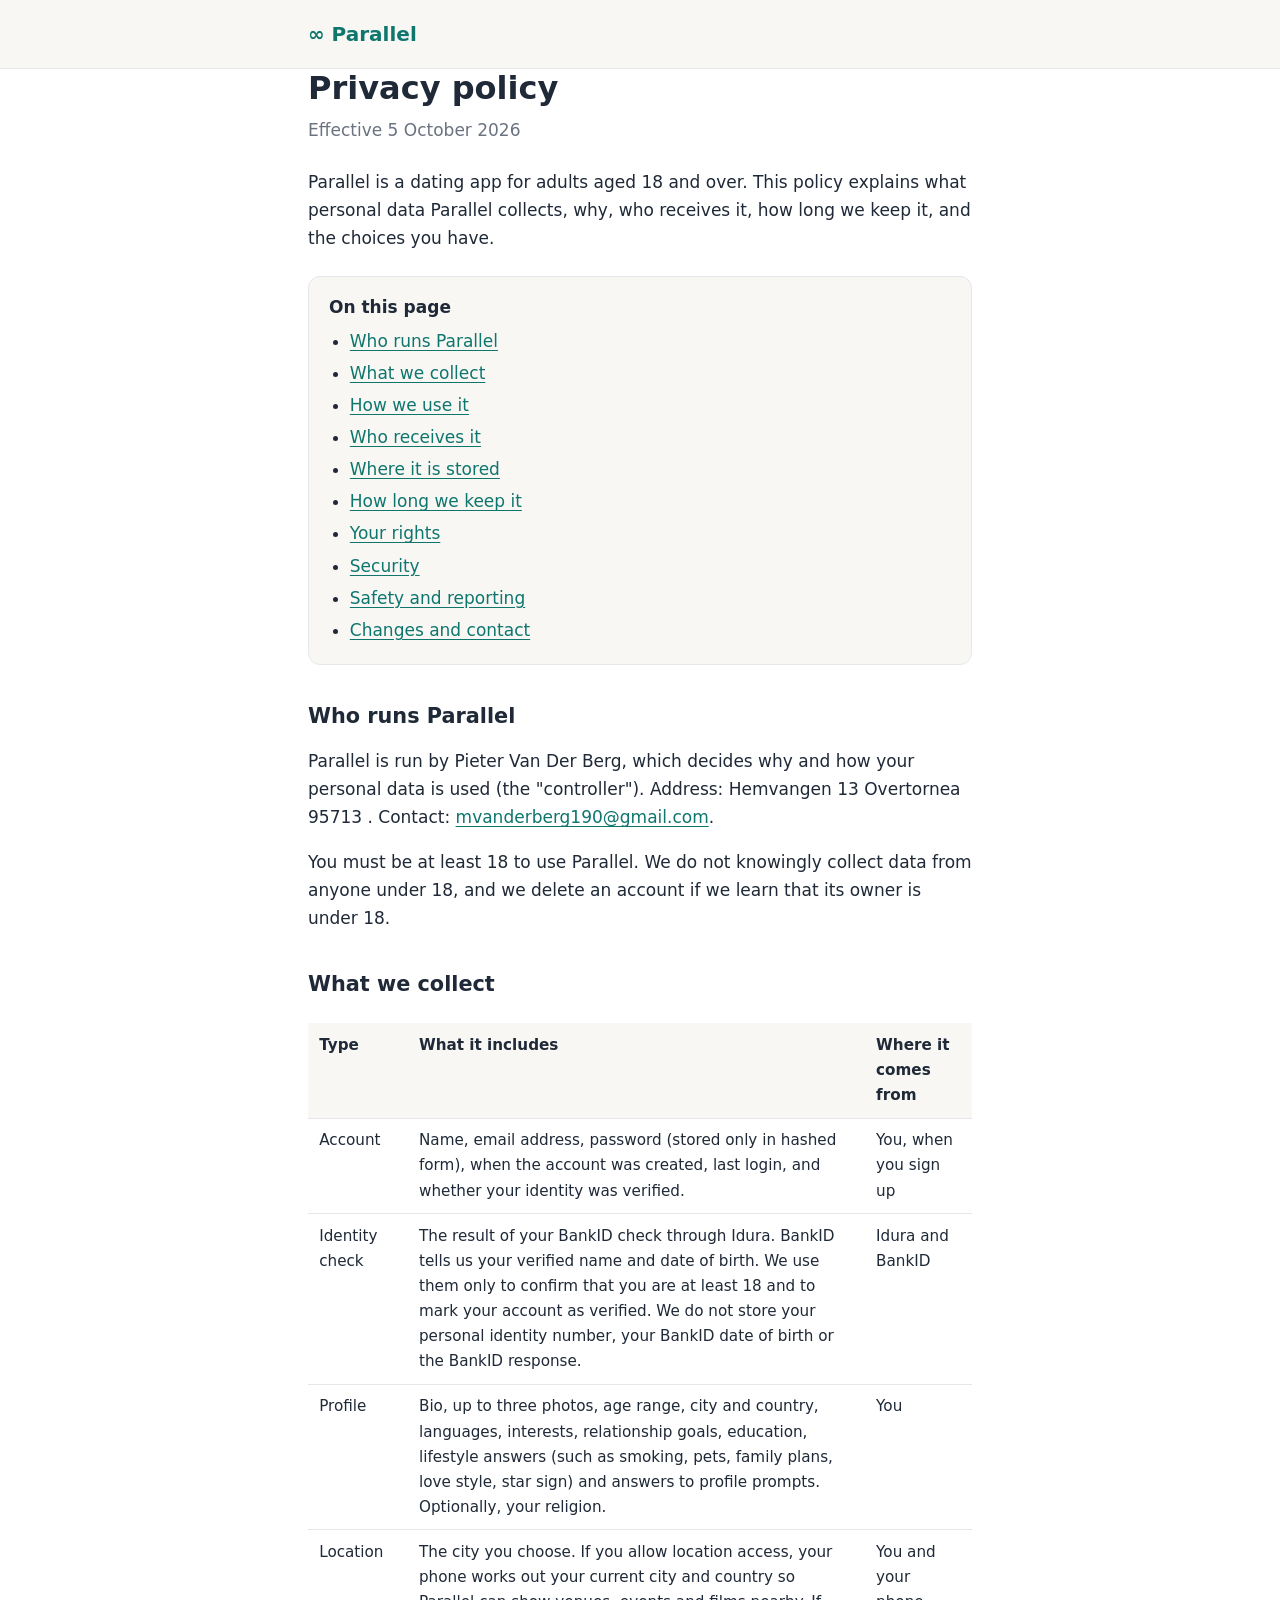
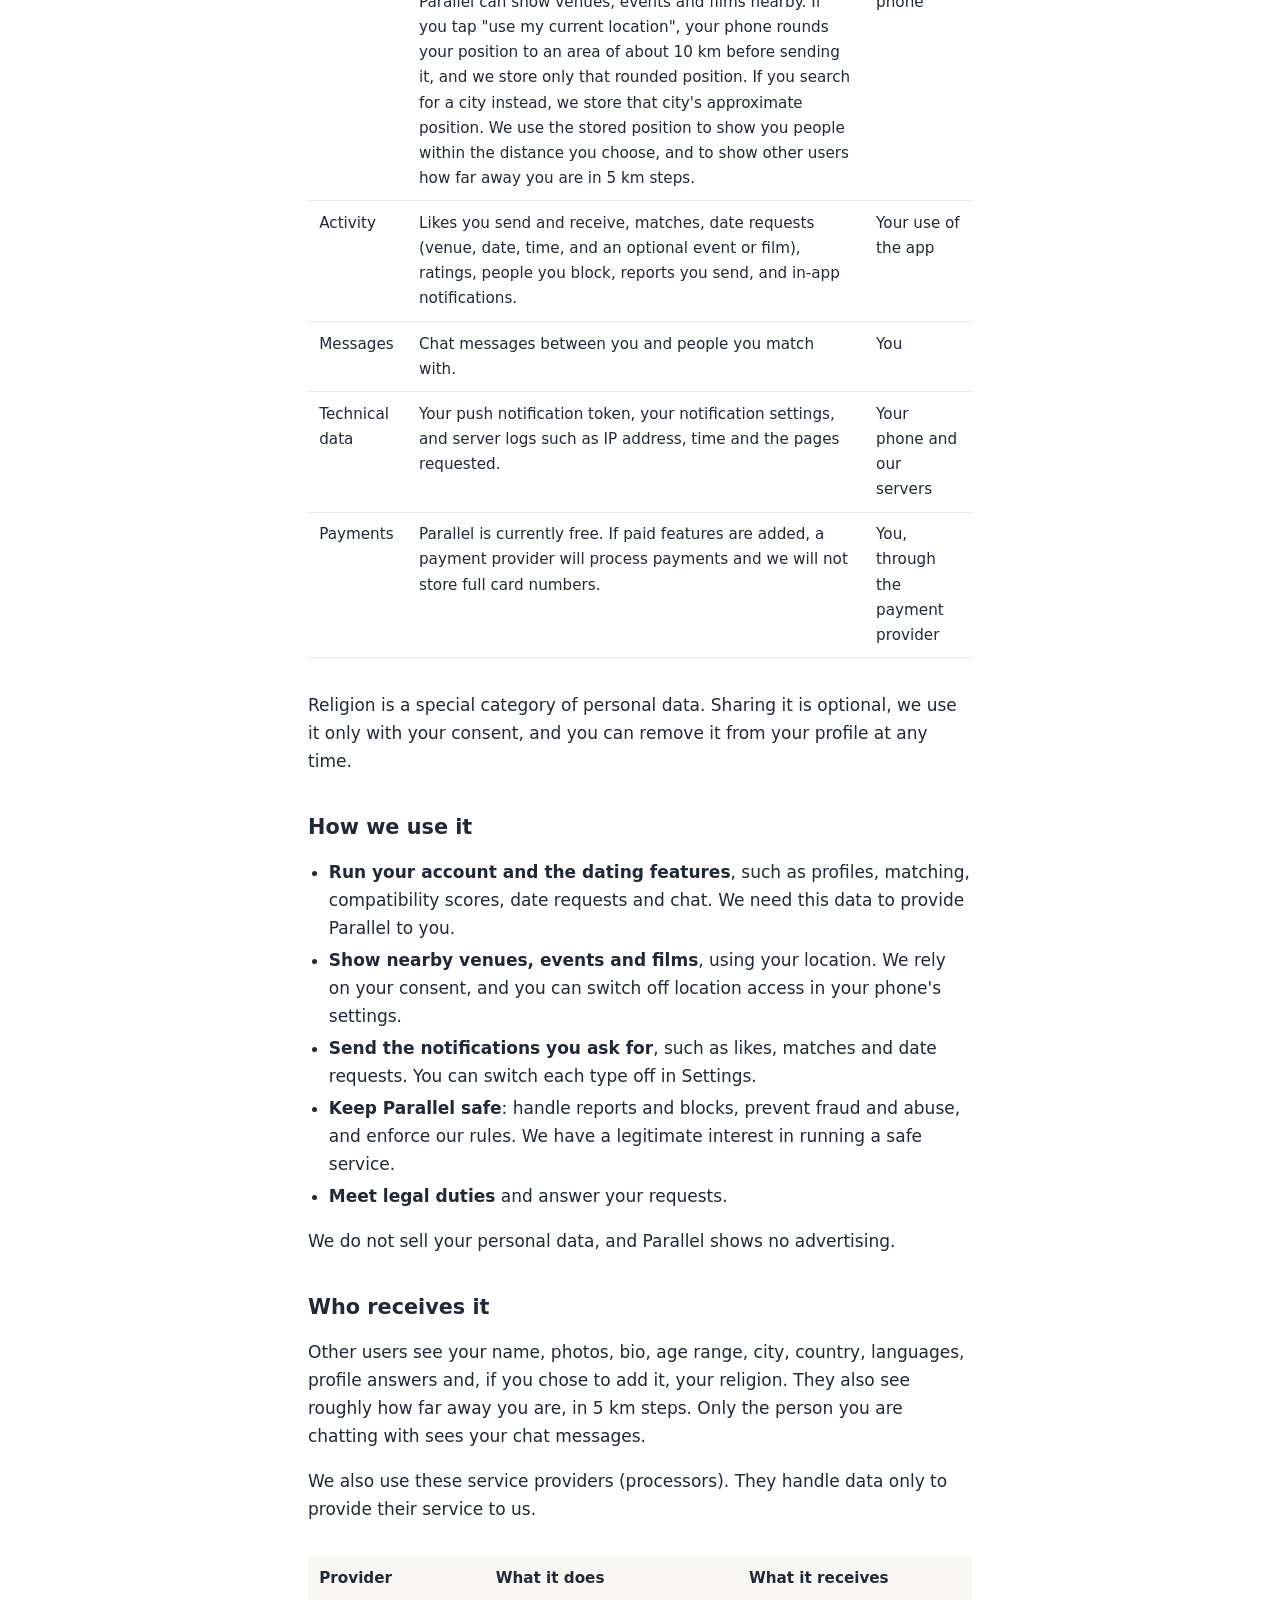
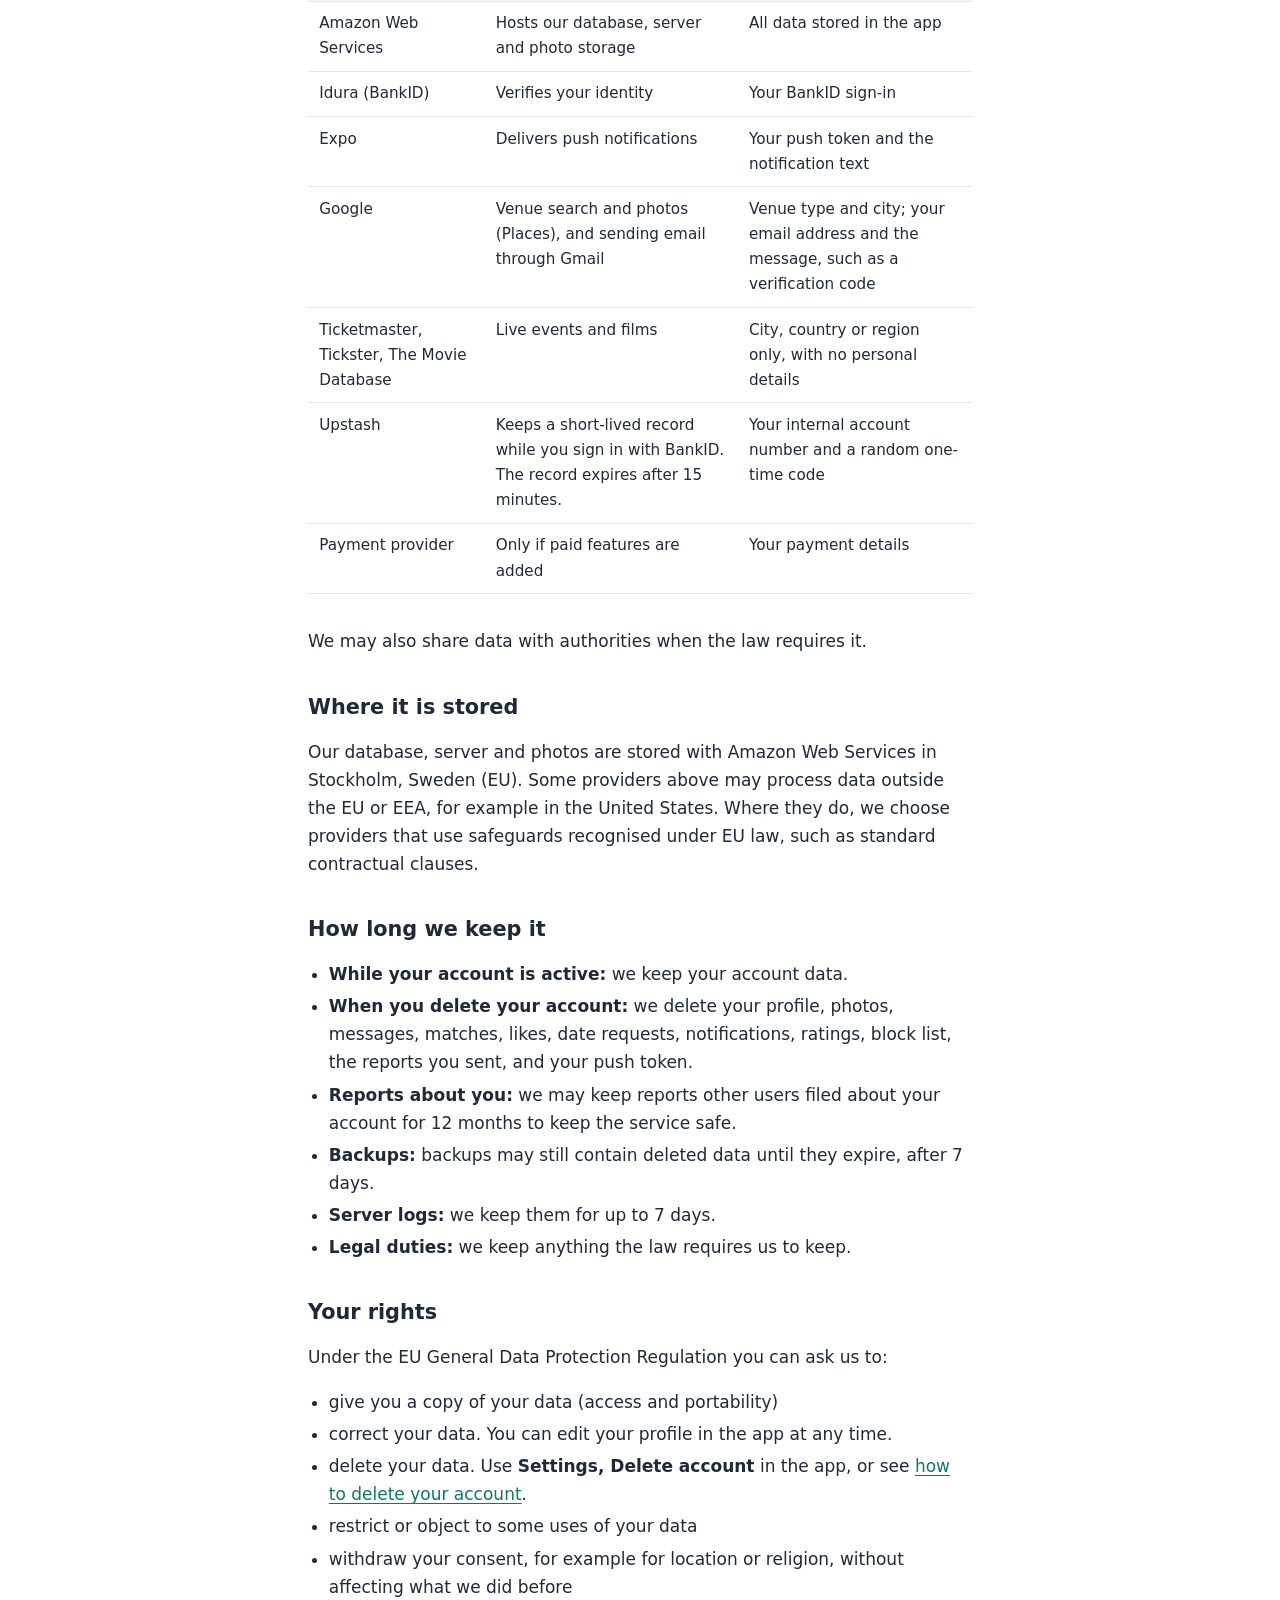
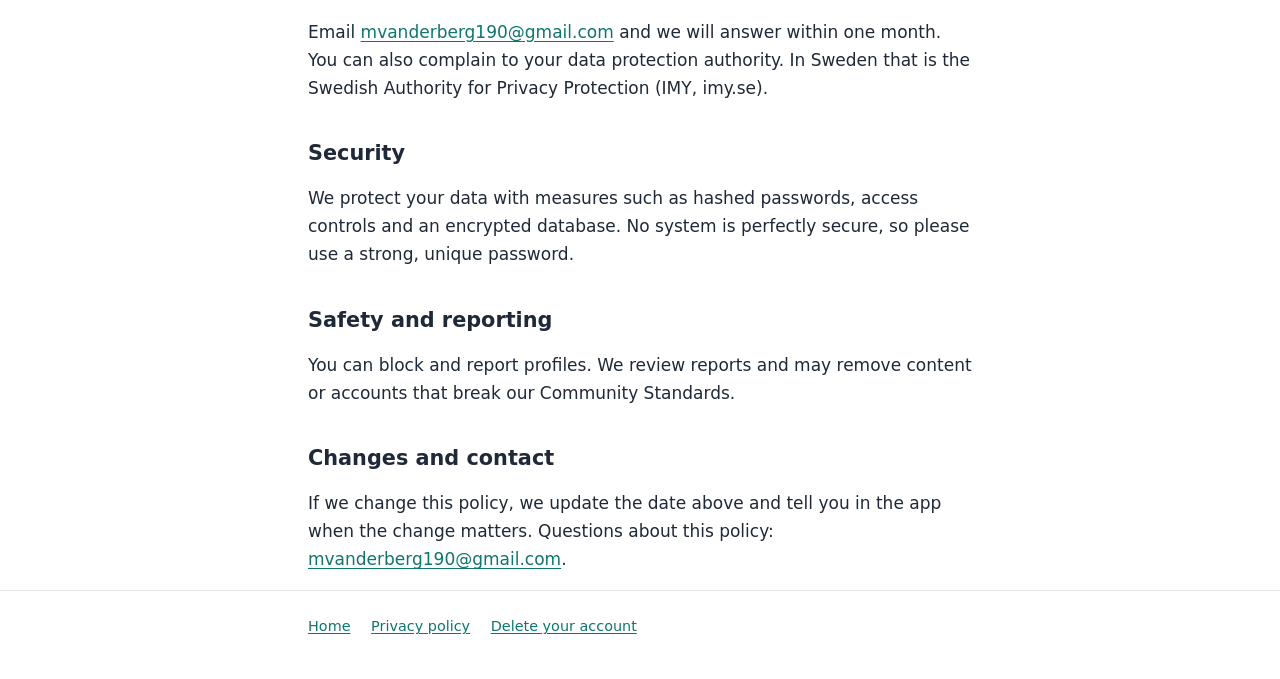
==== privacy.html @ 1788ba87 "Privacy policy and account deletion pages for Parallel" ====
<!doctype html>
<html lang="en">
<head>
  <meta charset="utf-8">
  <meta name="viewport" content="width=device-width, initial-scale=1">
  <title>Privacy policy - Parallel</title>
  <meta name="description" content="How the Parallel dating app collects, uses and protects your personal data.">
  <link rel="stylesheet" href="style.css">
</head>
<body>
  <header>
    <div class="wrap"><a class="brand" href="index.html">&infin; Parallel</a></div>
  </header>

  <main class="wrap">

    <h1>Privacy policy</h1>
    <p class="meta">Effective 5 October 2026</p>

    <p>Parallel is a dating app for adults aged 18 and over. This policy explains what personal data Parallel collects, why, who receives it, how long we keep it, and the choices you have.</p>

    <nav class="toc" aria-label="On this page">
      <p>On this page</p>
      <ul>
        <li><a href="#who">Who runs Parallel</a></li>
        <li><a href="#collect">What we collect</a></li>
        <li><a href="#use">How we use it</a></li>
        <li><a href="#share">Who receives it</a></li>
        <li><a href="#where">Where it is stored</a></li>
        <li><a href="#keep">How long we keep it</a></li>
        <li><a href="#rights">Your rights</a></li>
        <li><a href="#security">Security</a></li>
        <li><a href="#safety">Safety and reporting</a></li>
        <li><a href="#changes">Changes and contact</a></li>
      </ul>
    </nav>

    <h2 id="who">Who runs Parallel</h2>
    <p>Parallel is run by Pieter Van Der Berg, which decides why and how your personal data is used (the "controller"). Address: Hemvangen 13 Overtornea 95713 . Contact: <a href="mailto:mvanderberg190@gmail.com">mvanderberg190@gmail.com</a>.</p>
    <p>You must be at least 18 to use Parallel. We do not knowingly collect data from anyone under 18, and we delete an account if we learn that its owner is under 18.</p>

    <h2 id="collect">What we collect</h2>
    <div class="table-scroll">
      <table>
        <thead>
          <tr><th>Type</th><th>What it includes</th><th>Where it comes from</th></tr>
        </thead>
        <tbody>
          <tr><td>Account</td><td>Name, email address, password (stored only in hashed form), when the account was created, last login, and whether your identity was verified.</td><td>You, when you sign up</td></tr>
          <tr><td>Identity check</td><td>The result of your BankID check through Idura. BankID tells us your verified name and date of birth. We use them only to confirm that you are at least 18 and to mark your account as verified. We do not store your personal identity number, your BankID date of birth or the BankID response.</td><td>Idura and BankID</td></tr>
          <tr><td>Profile</td><td>Bio, up to three photos, age range, city and country, languages, interests, relationship goals, education, lifestyle answers (such as smoking, pets, family plans, love style, star sign) and answers to profile prompts. Optionally, your religion.</td><td>You</td></tr>
          <tr><td>Location</td><td>The city you choose. If you allow location access, your phone works out your current city and country so Parallel can show venues, events and films nearby. If you tap "use my current location", your phone rounds your position to an area of about 10 km before sending it, and we store only that rounded position. If you search for a city instead, we store that city's approximate position. We use the stored position to show you people within the distance you choose, and to show other users how far away you are in 5 km steps.</td><td>You and your phone</td></tr>
          <tr><td>Activity</td><td>Likes you send and receive, matches, date requests (venue, date, time, and an optional event or film), ratings, people you block, reports you send, and in-app notifications.</td><td>Your use of the app</td></tr>
          <tr><td>Messages</td><td>Chat messages between you and people you match with.</td><td>You</td></tr>
          <tr><td>Technical data</td><td>Your push notification token, your notification settings, and server logs such as IP address, time and the pages requested.</td><td>Your phone and our servers</td></tr>
          <tr><td>Payments</td><td>Parallel is currently free. If paid features are added, a payment provider will process payments and we will not store full card numbers.</td><td>You, through the payment provider</td></tr>
        </tbody>
      </table>
    </div>
    <p>Religion is a special category of personal data. Sharing it is optional, we use it only with your consent, and you can remove it from your profile at any time.</p>

    <h2 id="use">How we use it</h2>
    <ul>
      <li><strong>Run your account and the dating features</strong>, such as profiles, matching, compatibility scores, date requests and chat. We need this data to provide Parallel to you.</li>
      <li><strong>Show nearby venues, events and films</strong>, using your location. We rely on your consent, and you can switch off location access in your phone's settings.</li>
      <li><strong>Send the notifications you ask for</strong>, such as likes, matches and date requests. You can switch each type off in Settings.</li>
      
      <li><strong>Keep Parallel safe</strong>: handle reports and blocks, prevent fraud and abuse, and enforce our rules. We have a legitimate interest in running a safe service.</li>
      <li><strong>Meet legal duties</strong> and answer your requests.</li>
    </ul>
    <p>We do not sell your personal data, and Parallel shows no advertising.</p>

    <h2 id="share">Who receives it</h2>
    <p>Other users see your name, photos, bio, age range, city, country, languages, profile answers and, if you chose to add it, your religion. They also see roughly how far away you are, in 5 km steps. Only the person you are chatting with sees your chat messages.</p>
    <p>We also use these service providers (processors). They handle data only to provide their service to us.</p>
    <div class="table-scroll">
      <table>
        <thead>
          <tr><th>Provider</th><th>What it does</th><th>What it receives</th></tr>
        </thead>
        <tbody>
          <tr><td>Amazon Web Services</td><td>Hosts our database, server and photo storage</td><td>All data stored in the app</td></tr>
          <tr><td>Idura (BankID)</td><td>Verifies your identity</td><td>Your BankID sign-in</td></tr>
          <tr><td>Expo</td><td>Delivers push notifications</td><td>Your push token and the notification text</td></tr>
          <tr><td>Google</td><td>Venue search and photos (Places), and sending email through Gmail</td><td>Venue type and city; your email address and the message, such as a verification code</td></tr>
          <tr><td>Ticketmaster, Tickster, The Movie Database</td><td>Live events and films</td><td>City, country or region only, with no personal details</td></tr>
          <tr><td>Upstash</td><td>Keeps a short-lived record while you sign in with BankID. The record expires after 15 minutes.</td><td>Your internal account number and a random one-time code</td></tr>
          
          <tr><td>Payment provider</td><td>Only if paid features are added</td><td>Your payment details</td></tr>
        </tbody>
      </table>
    </div>
    <p>We may also share data with authorities when the law requires it.</p>

    <h2 id="where">Where it is stored</h2>
    <p>Our database, server and photos are stored with Amazon Web Services in Stockholm, Sweden (EU). Some providers above may process data outside the EU or EEA, for example in the United States. Where they do, we choose providers that use safeguards recognised under EU law, such as standard contractual clauses.</p>

    <h2 id="keep">How long we keep it</h2>
    <ul>
      <li><strong>While your account is active:</strong> we keep your account data.</li>
      <li><strong>When you delete your account:</strong> we delete your profile, photos, messages, matches, likes, date requests, notifications, ratings, block list, the reports you sent, and your push token.</li>
      <li><strong>Reports about you:</strong> we may keep reports other users filed about your account for 12 months to keep the service safe.</li>
      <li><strong>Backups:</strong> backups may still contain deleted data until they expire, after 7 days.</li>
      <li><strong>Server logs:</strong> we keep them for up to 7 days.</li>
      <li><strong>Legal duties:</strong> we keep anything the law requires us to keep.</li>
    </ul>

    <h2 id="rights">Your rights</h2>
    <p>Under the EU General Data Protection Regulation you can ask us to:</p>
    <ul>
      <li>give you a copy of your data (access and portability)</li>
      <li>correct your data. You can edit your profile in the app at any time.</li>
      <li>delete your data. Use <strong>Settings, Delete account</strong> in the app, or see <a href="delete-account.html">how to delete your account</a>.</li>
      <li>restrict or object to some uses of your data</li>
      <li>withdraw your consent, for example for location or religion, without affecting what we did before</li>
    </ul>
    <p>Email <a href="mailto:mvanderberg190@gmail.com">mvanderberg190@gmail.com</a> and we will answer within one month. You can also complain to your data protection authority. In Sweden that is the Swedish Authority for Privacy Protection (IMY, imy.se).</p>

    <h2 id="security">Security</h2>
    <p>We protect your data with measures such as hashed passwords, access controls and an encrypted database. No system is perfectly secure, so please use a strong, unique password.</p>

    <h2 id="safety">Safety and reporting</h2>
    <p>You can block and report profiles. We review reports and may remove content or accounts that break our Community Standards.</p>

    <h2 id="changes">Changes and contact</h2>
    <p>If we change this policy, we update the date above and tell you in the app when the change matters. Questions about this policy: <a href="mailto:mvanderberg190@gmail.com">mvanderberg190@gmail.com</a>.</p>
  </main>

  <footer>
    <div class="wrap">
      <a href="index.html">Home</a>
      <a href="privacy.html">Privacy policy</a>
      <a href="delete-account.html">Delete your account</a>
    </div>
  </footer>
</body>
</html>
---- style.css ----
:root {
  --ink: #1f2937;
  --muted: #6b7280;
  --line: #e5e7eb;
  --accent: #0f766e;
  --accent-dark: #0b5f58;
  --paper: #ffffff;
  --wash: #f8f7f4;
  --flag: #fef3c7;
  --flag-line: #f59e0b;
}

* { box-sizing: border-box; }

html { -webkit-text-size-adjust: 100%; }

@media (prefers-reduced-motion: no-preference) {
  html { scroll-behavior: smooth; }
}

body {
  margin: 0;
  background: var(--paper);
  color: var(--ink);
  font: 17px/1.65 system-ui, -apple-system, "Segoe UI", Roboto, "Helvetica Neue", Arial, sans-serif;
}

.wrap {
  max-width: 44rem;
  margin: 0 auto;
  padding: 0 1.25rem;
}

header {
  background: var(--wash);
  border-bottom: 1px solid var(--line);
}

.brand {
  display: inline-block;
  padding: 1.1rem 0;
  font-size: 1.25rem;
  font-weight: 700;
  color: var(--accent);
  text-decoration: none;
}

main { padding: 2rem 0 3rem; }

h1 { font-size: 2rem; line-height: 1.2; margin: 0 0 0.5rem; }
h2 { font-size: 1.3rem; line-height: 1.3; margin: 2.4rem 0 0.6rem; }
h3 { font-size: 1.05rem; margin: 1.6rem 0 0.4rem; }

p, li { max-width: 68ch; }
ul, ol { padding-left: 1.3rem; }
li { margin: 0.25rem 0; }

a { color: var(--accent); text-underline-offset: 0.15em; }

a:focus-visible,
.btn:focus-visible {
  outline: 3px solid var(--accent);
  outline-offset: 2px;
  border-radius: 0.25rem;
}

.meta { color: var(--muted); margin: 0 0 1.5rem; }

nav.toc {
  border: 1px solid var(--line);
  border-radius: 0.75rem;
  background: var(--wash);
  padding: 1rem 1.25rem;
  margin: 1.5rem 0;
}

nav.toc p { margin: 0; font-weight: 600; }
nav.toc ul { margin: 0.4rem 0 0; }

.table-scroll { overflow-x: auto; }

table {
  width: 100%;
  border-collapse: collapse;
  margin: 1rem 0;
  font-size: 0.95rem;
}

th, td {
  text-align: left;
  vertical-align: top;
  padding: 0.6rem 0.7rem;
  border-bottom: 1px solid var(--line);
}

th { font-weight: 600; background: var(--wash); }

mark.todo {
  background: var(--flag);
  border-bottom: 2px solid var(--flag-line);
  border-radius: 0.2em;
  padding: 0 0.2em;
  color: var(--ink);
}

.draft {
  background: var(--flag);
  border: 1px solid var(--flag-line);
  border-radius: 0.75rem;
  padding: 0.8rem 1rem;
  margin: 1rem 0 1.5rem;
}

.btn {
  display: inline-block;
  background: var(--accent);
  color: #ffffff;
  font-weight: 600;
  text-decoration: none;
  padding: 0.7rem 1.1rem;
  border-radius: 0.6rem;
  margin: 0.25rem 0.5rem 0.25rem 0;
}

.btn:hover { background: var(--accent-dark); }

.btn.quiet {
  background: transparent;
  color: var(--accent);
  border: 1px solid var(--accent);
}

footer {
  border-top: 1px solid var(--line);
  color: var(--muted);
  font-size: 0.9rem;
  padding: 1.5rem 0 2.5rem;
}

footer a { margin-right: 1rem; }
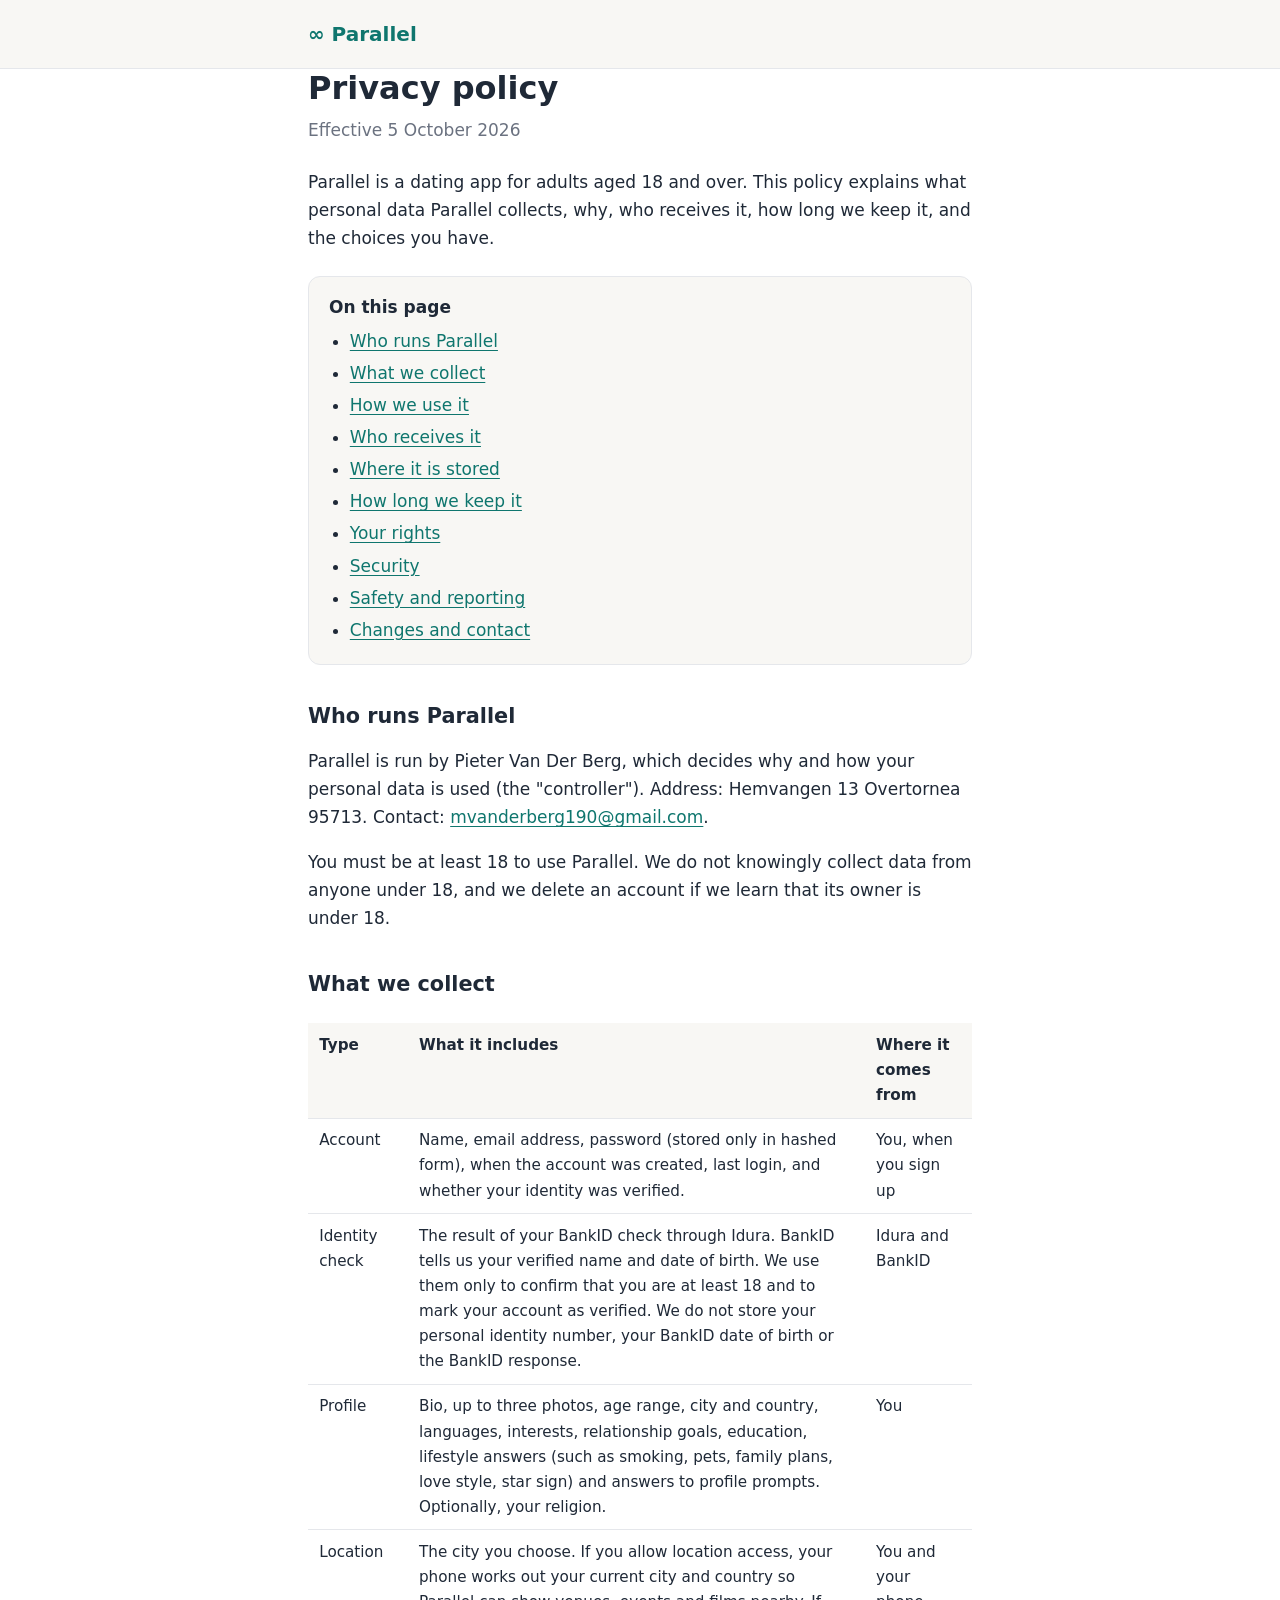
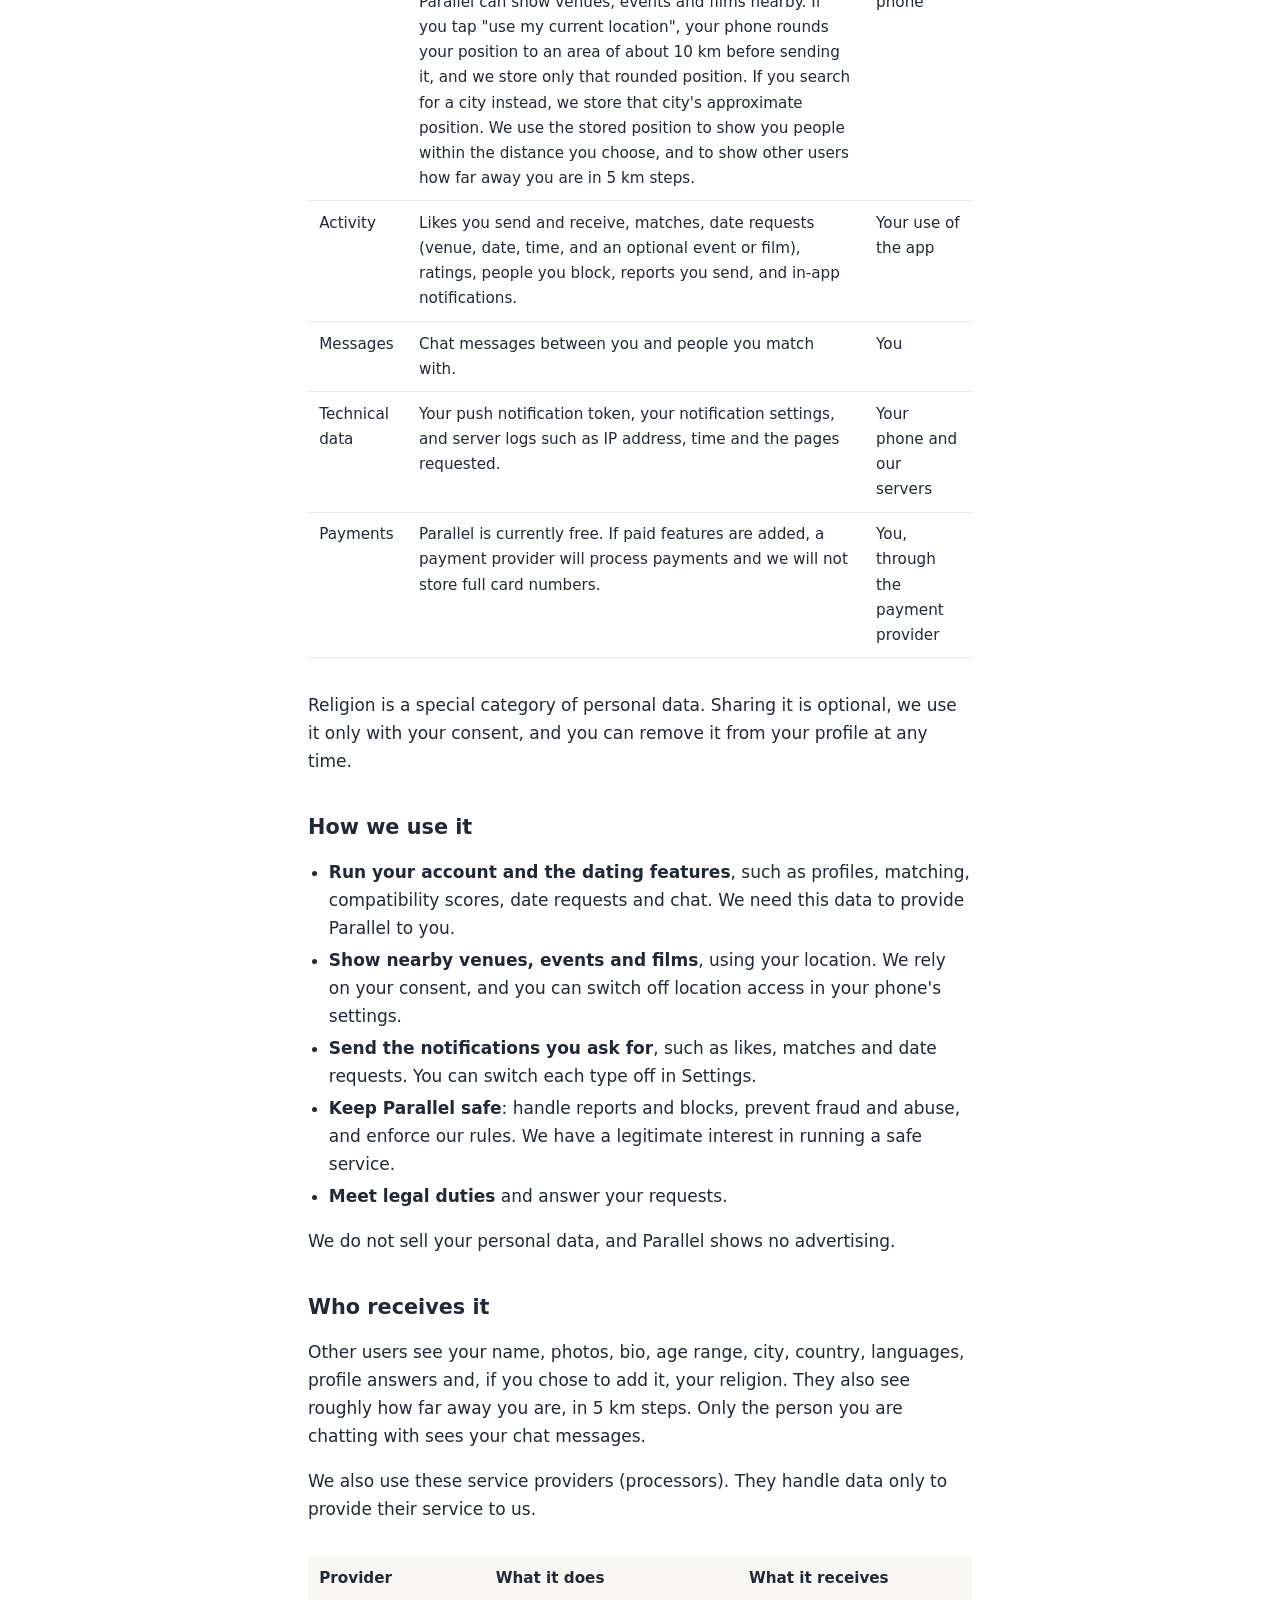
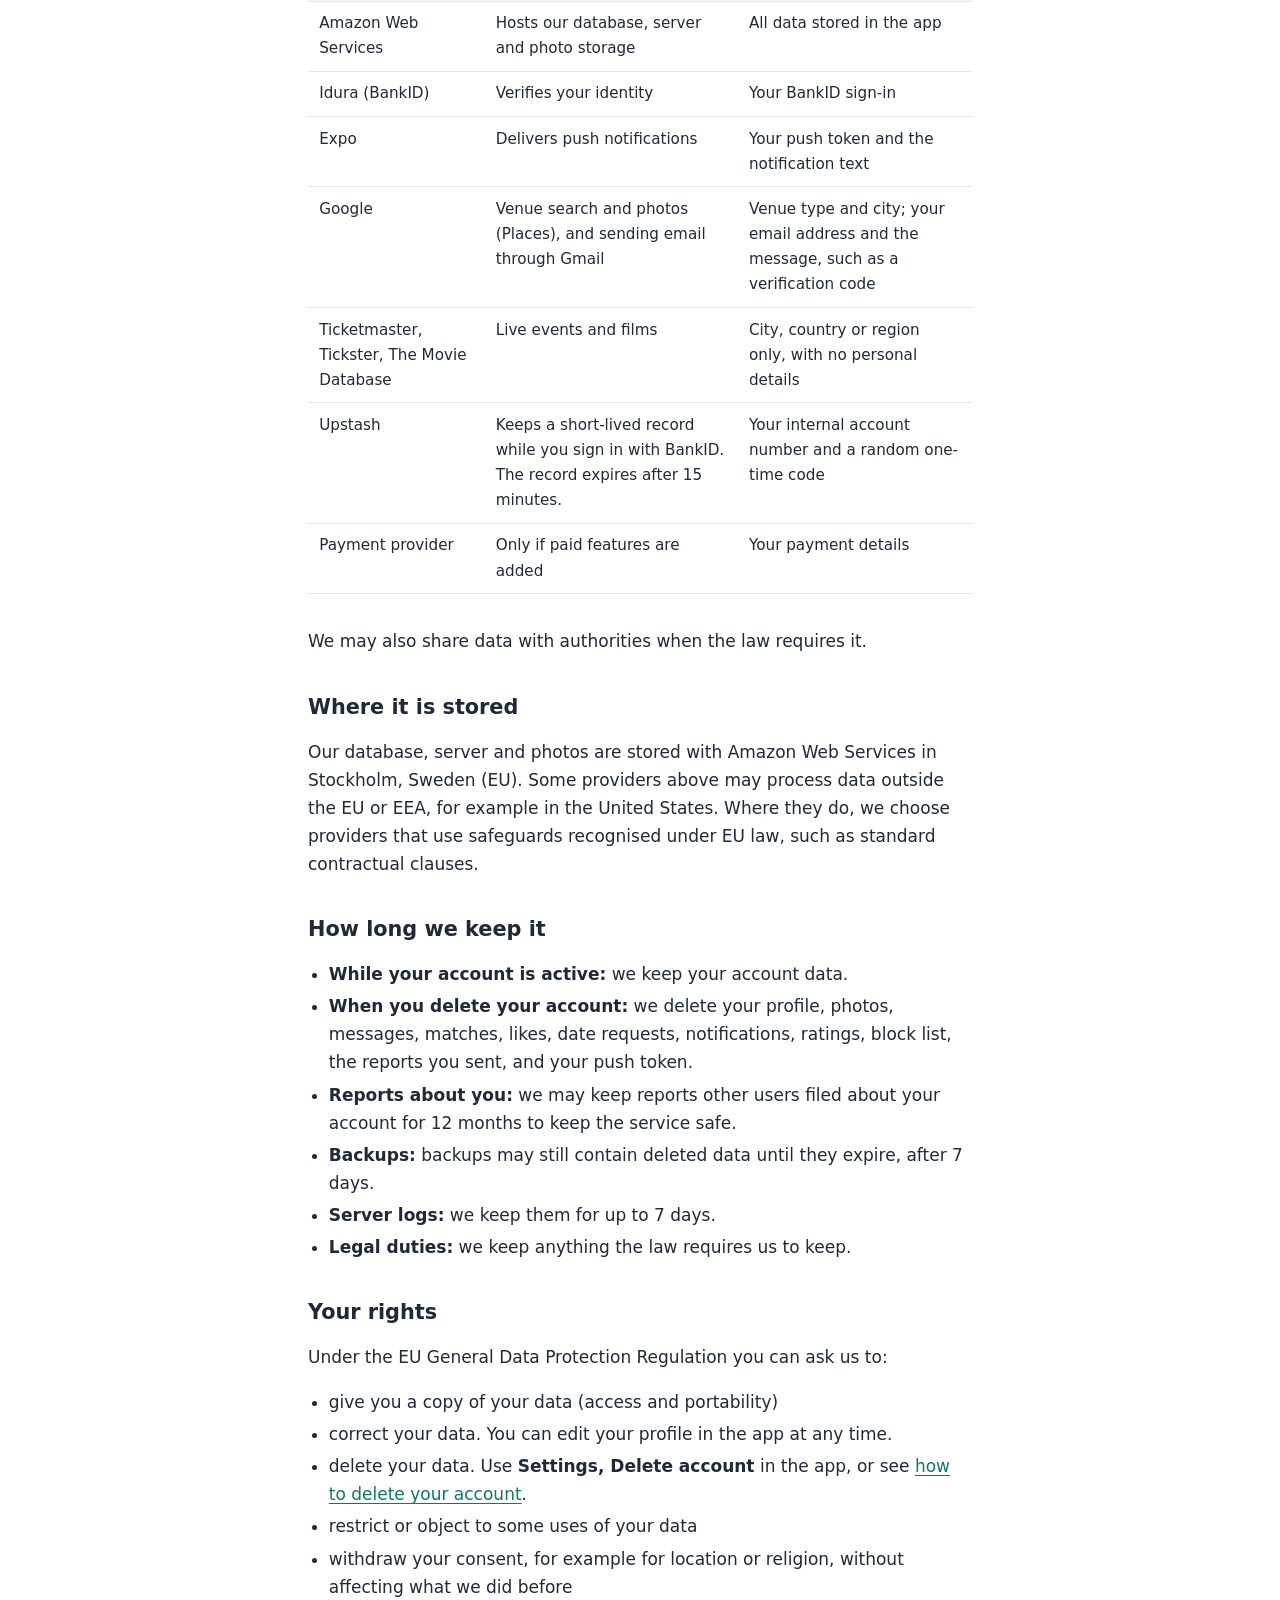
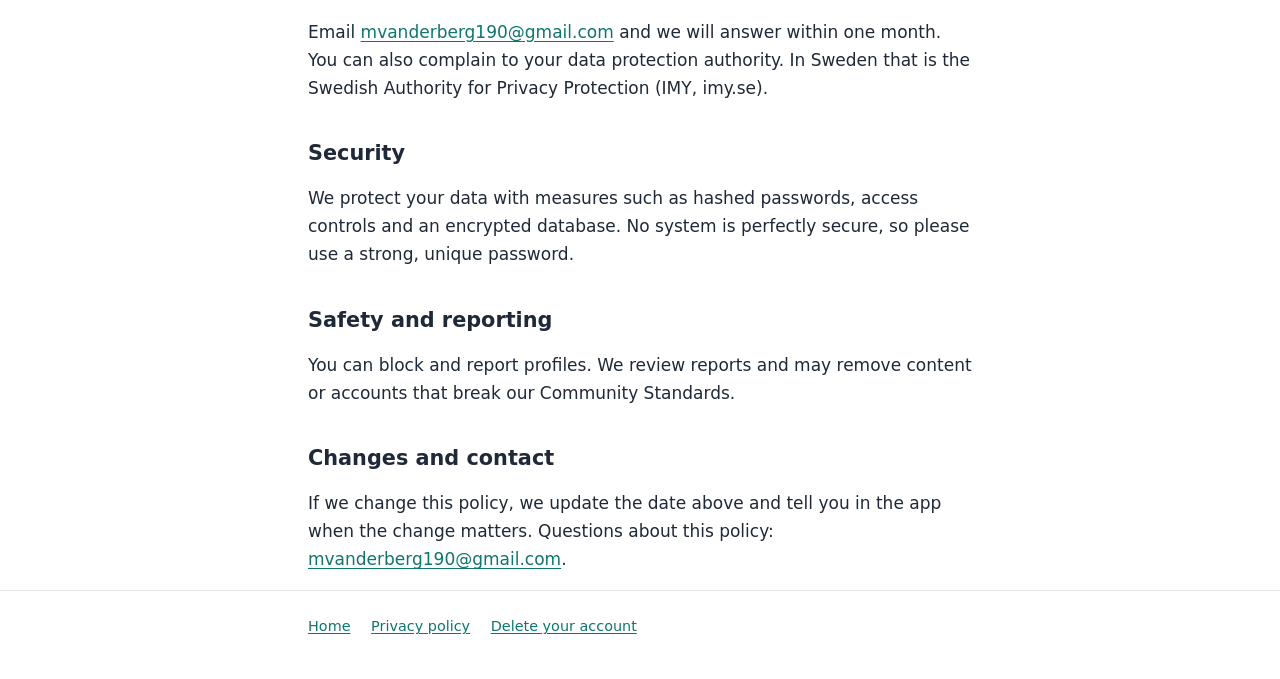
==== commit 02674025: "Fix the address line" ====
--- a/privacy.html
+++ b/privacy.html
@@ -36,7 +36,7 @@
     </nav>
 
     <h2 id="who">Who runs Parallel</h2>
-    <p>Parallel is run by Pieter Van Der Berg, which decides why and how your personal data is used (the "controller"). Address: Hemvangen 13 Overtornea 95713 . Contact: <a href="mailto:mvanderberg190@gmail.com">mvanderberg190@gmail.com</a>.</p>
+    <p>Parallel is run by Pieter Van Der Berg, which decides why and how your personal data is used (the "controller"). Address: Hemvangen 13 Overtornea 95713. Contact: <a href="mailto:mvanderberg190@gmail.com">mvanderberg190@gmail.com</a>.</p>
     <p>You must be at least 18 to use Parallel. We do not knowingly collect data from anyone under 18, and we delete an account if we learn that its owner is under 18.</p>
 
     <h2 id="collect">What we collect</h2>
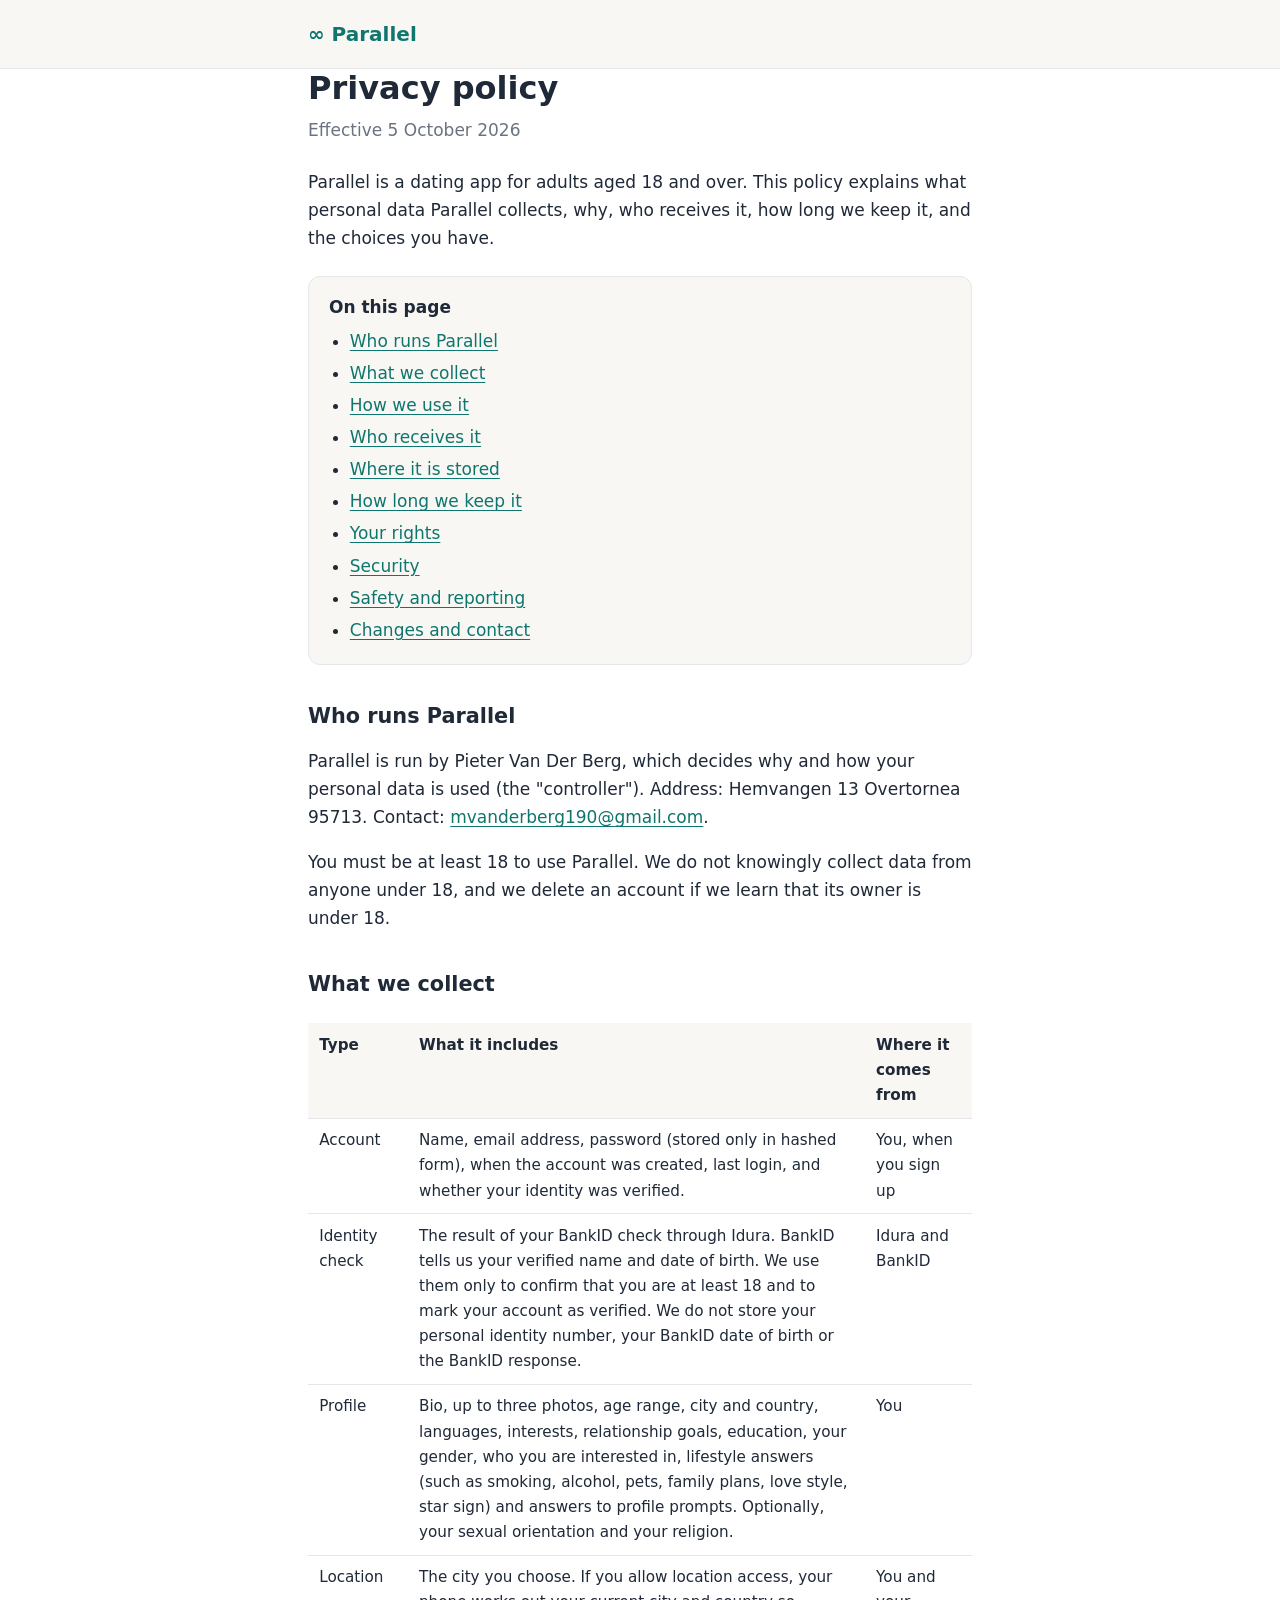
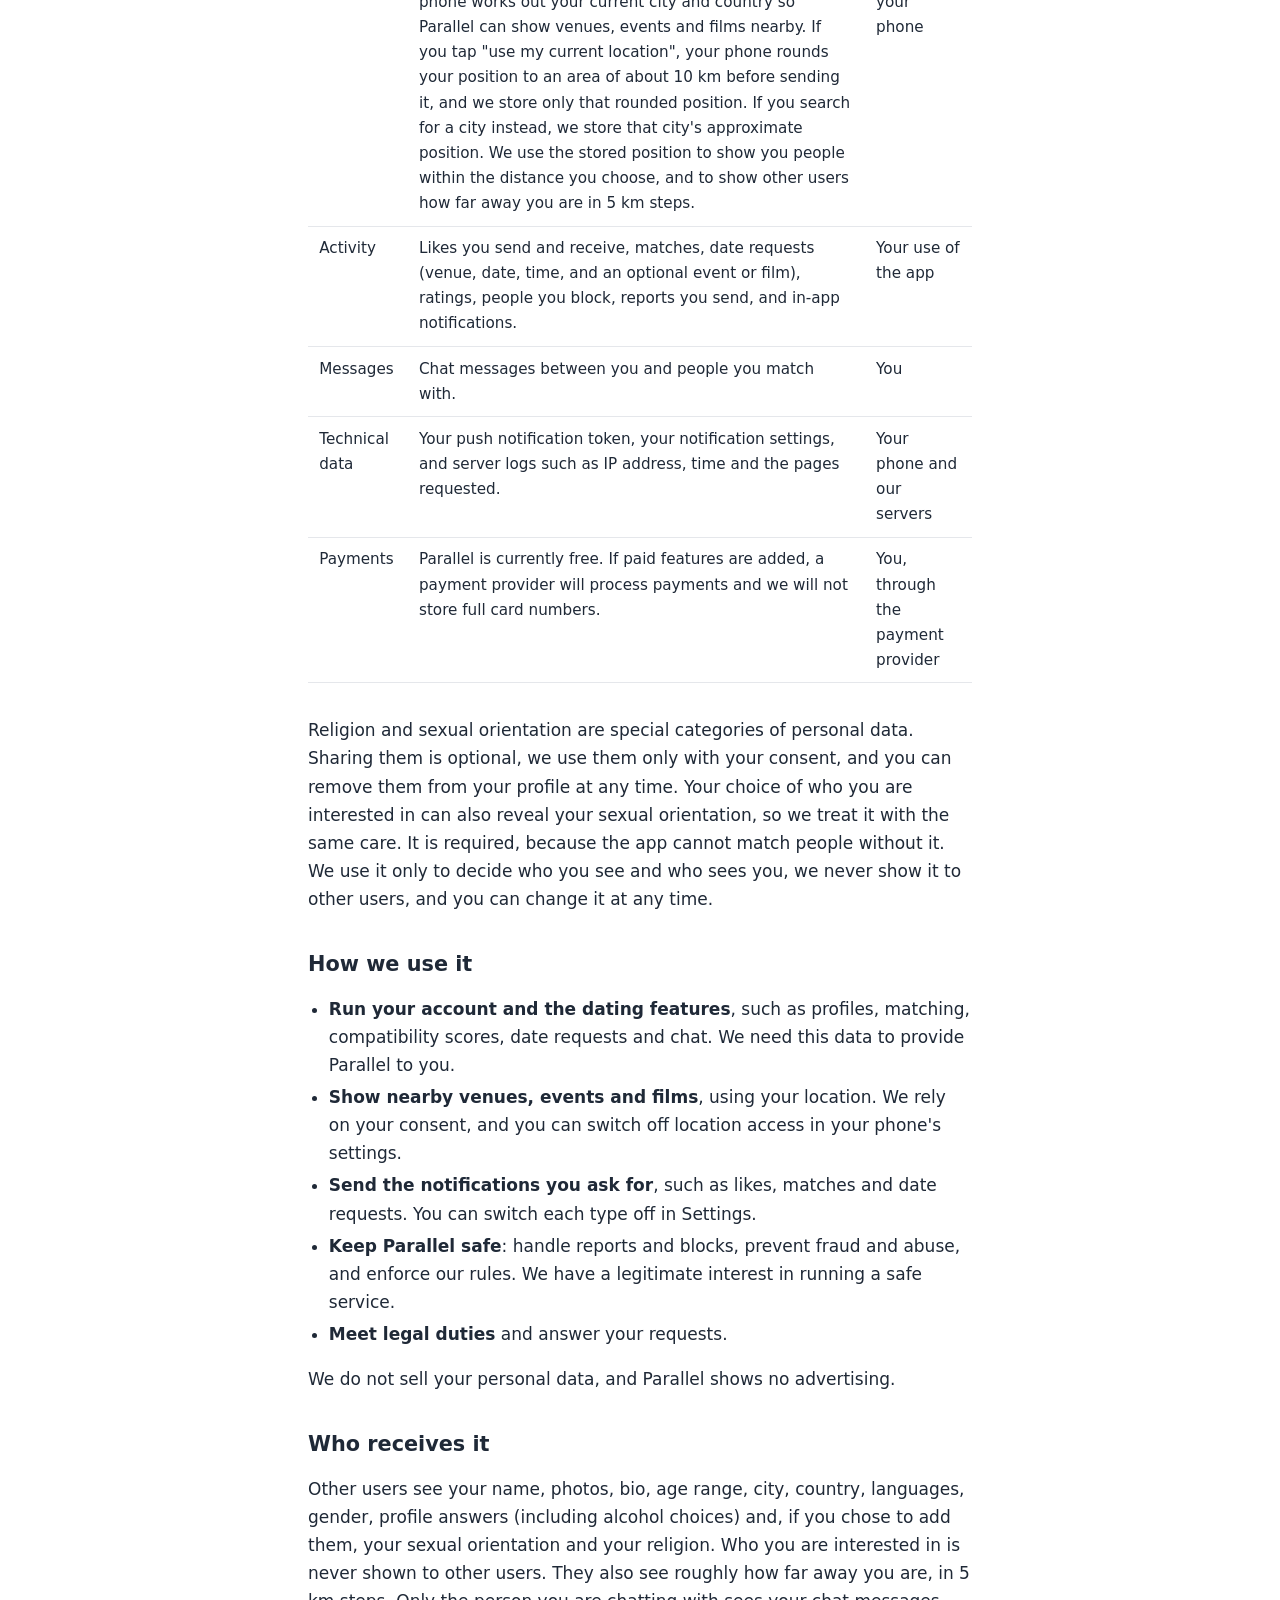
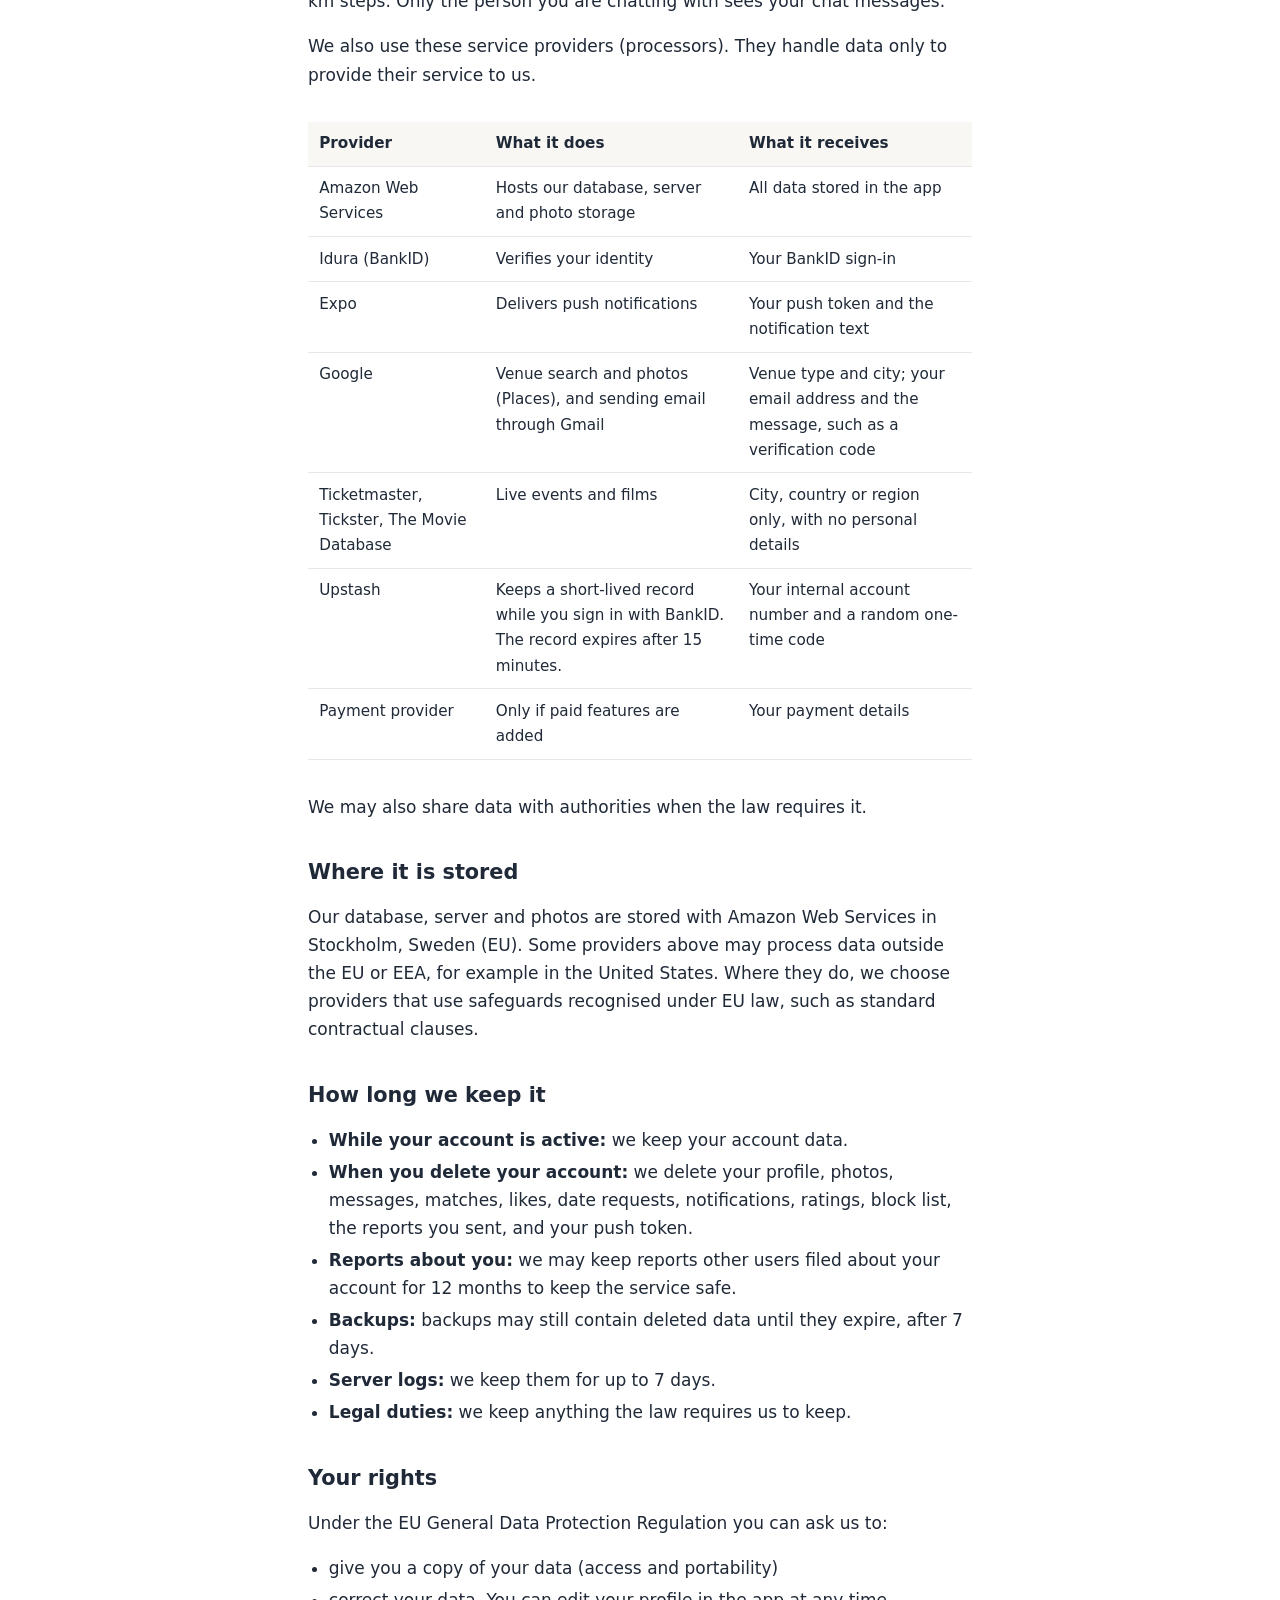
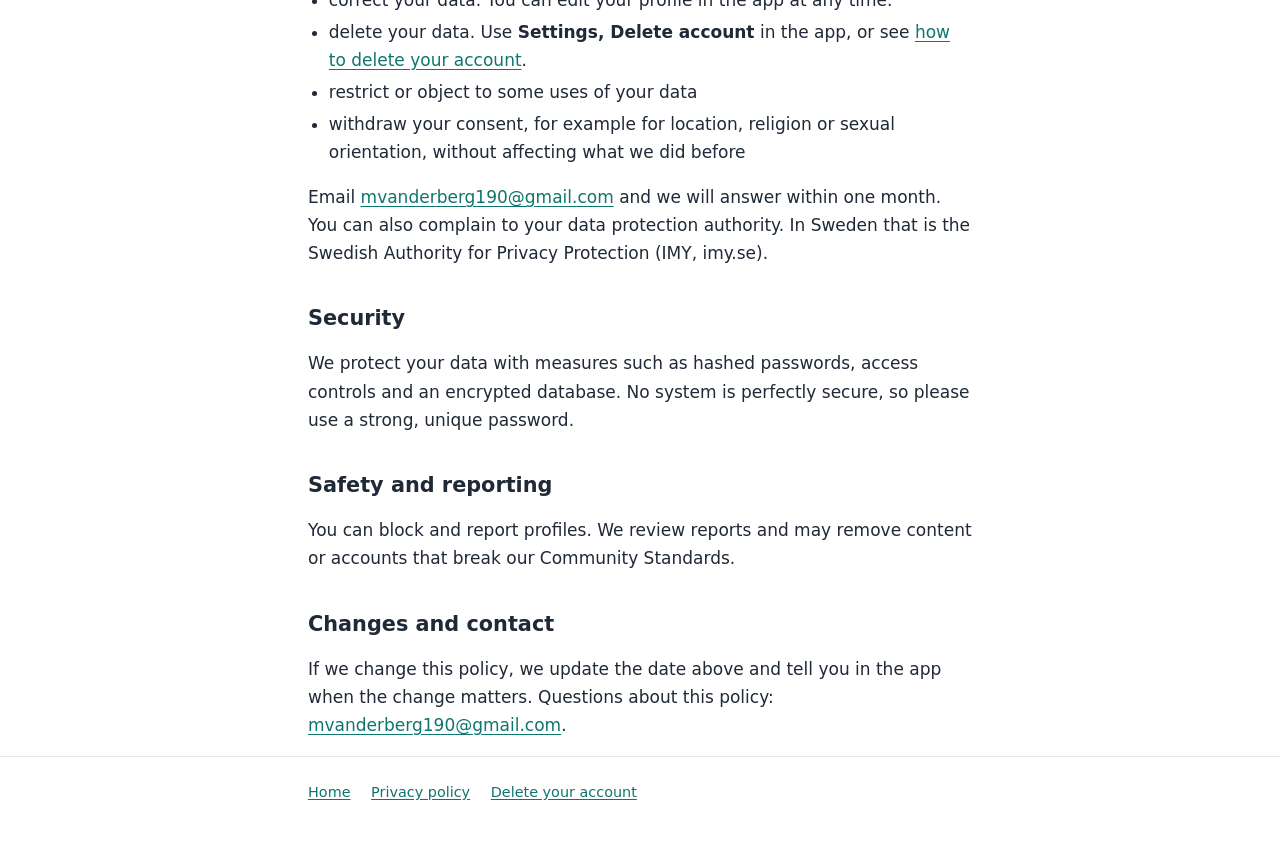
==== commit 00a3e3e1: "Privacy policy: gender, who you are interested in, alcohol and sexual orientation" ====
--- a/privacy.html
+++ b/privacy.html
@@ -48,7 +48,7 @@
         <tbody>
           <tr><td>Account</td><td>Name, email address, password (stored only in hashed form), when the account was created, last login, and whether your identity was verified.</td><td>You, when you sign up</td></tr>
           <tr><td>Identity check</td><td>The result of your BankID check through Idura. BankID tells us your verified name and date of birth. We use them only to confirm that you are at least 18 and to mark your account as verified. We do not store your personal identity number, your BankID date of birth or the BankID response.</td><td>Idura and BankID</td></tr>
-          <tr><td>Profile</td><td>Bio, up to three photos, age range, city and country, languages, interests, relationship goals, education, lifestyle answers (such as smoking, pets, family plans, love style, star sign) and answers to profile prompts. Optionally, your religion.</td><td>You</td></tr>
+          <tr><td>Profile</td><td>Bio, up to three photos, age range, city and country, languages, interests, relationship goals, education, your gender, who you are interested in, lifestyle answers (such as smoking, alcohol, pets, family plans, love style, star sign) and answers to profile prompts. Optionally, your sexual orientation and your religion.</td><td>You</td></tr>
           <tr><td>Location</td><td>The city you choose. If you allow location access, your phone works out your current city and country so Parallel can show venues, events and films nearby. If you tap "use my current location", your phone rounds your position to an area of about 10 km before sending it, and we store only that rounded position. If you search for a city instead, we store that city's approximate position. We use the stored position to show you people within the distance you choose, and to show other users how far away you are in 5 km steps.</td><td>You and your phone</td></tr>
           <tr><td>Activity</td><td>Likes you send and receive, matches, date requests (venue, date, time, and an optional event or film), ratings, people you block, reports you send, and in-app notifications.</td><td>Your use of the app</td></tr>
           <tr><td>Messages</td><td>Chat messages between you and people you match with.</td><td>You</td></tr>
@@ -57,7 +57,7 @@
         </tbody>
       </table>
     </div>
-    <p>Religion is a special category of personal data. Sharing it is optional, we use it only with your consent, and you can remove it from your profile at any time.</p>
+    <p>Religion and sexual orientation are special categories of personal data. Sharing them is optional, we use them only with your consent, and you can remove them from your profile at any time. Your choice of who you are interested in can also reveal your sexual orientation, so we treat it with the same care. It is required, because the app cannot match people without it. We use it only to decide who you see and who sees you, we never show it to other users, and you can change it at any time.</p>
 
     <h2 id="use">How we use it</h2>
     <ul>
@@ -71,7 +71,7 @@
     <p>We do not sell your personal data, and Parallel shows no advertising.</p>
 
     <h2 id="share">Who receives it</h2>
-    <p>Other users see your name, photos, bio, age range, city, country, languages, profile answers and, if you chose to add it, your religion. They also see roughly how far away you are, in 5 km steps. Only the person you are chatting with sees your chat messages.</p>
+    <p>Other users see your name, photos, bio, age range, city, country, languages, gender, profile answers (including alcohol choices) and, if you chose to add them, your sexual orientation and your religion. Who you are interested in is never shown to other users. They also see roughly how far away you are, in 5 km steps. Only the person you are chatting with sees your chat messages.</p>
     <p>We also use these service providers (processors). They handle data only to provide their service to us.</p>
     <div class="table-scroll">
       <table>
@@ -112,7 +112,7 @@
       <li>correct your data. You can edit your profile in the app at any time.</li>
       <li>delete your data. Use <strong>Settings, Delete account</strong> in the app, or see <a href="delete-account.html">how to delete your account</a>.</li>
       <li>restrict or object to some uses of your data</li>
-      <li>withdraw your consent, for example for location or religion, without affecting what we did before</li>
+      <li>withdraw your consent, for example for location, religion or sexual orientation, without affecting what we did before</li>
     </ul>
     <p>Email <a href="mailto:mvanderberg190@gmail.com">mvanderberg190@gmail.com</a> and we will answer within one month. You can also complain to your data protection authority. In Sweden that is the Swedish Authority for Privacy Protection (IMY, imy.se).</p>
 
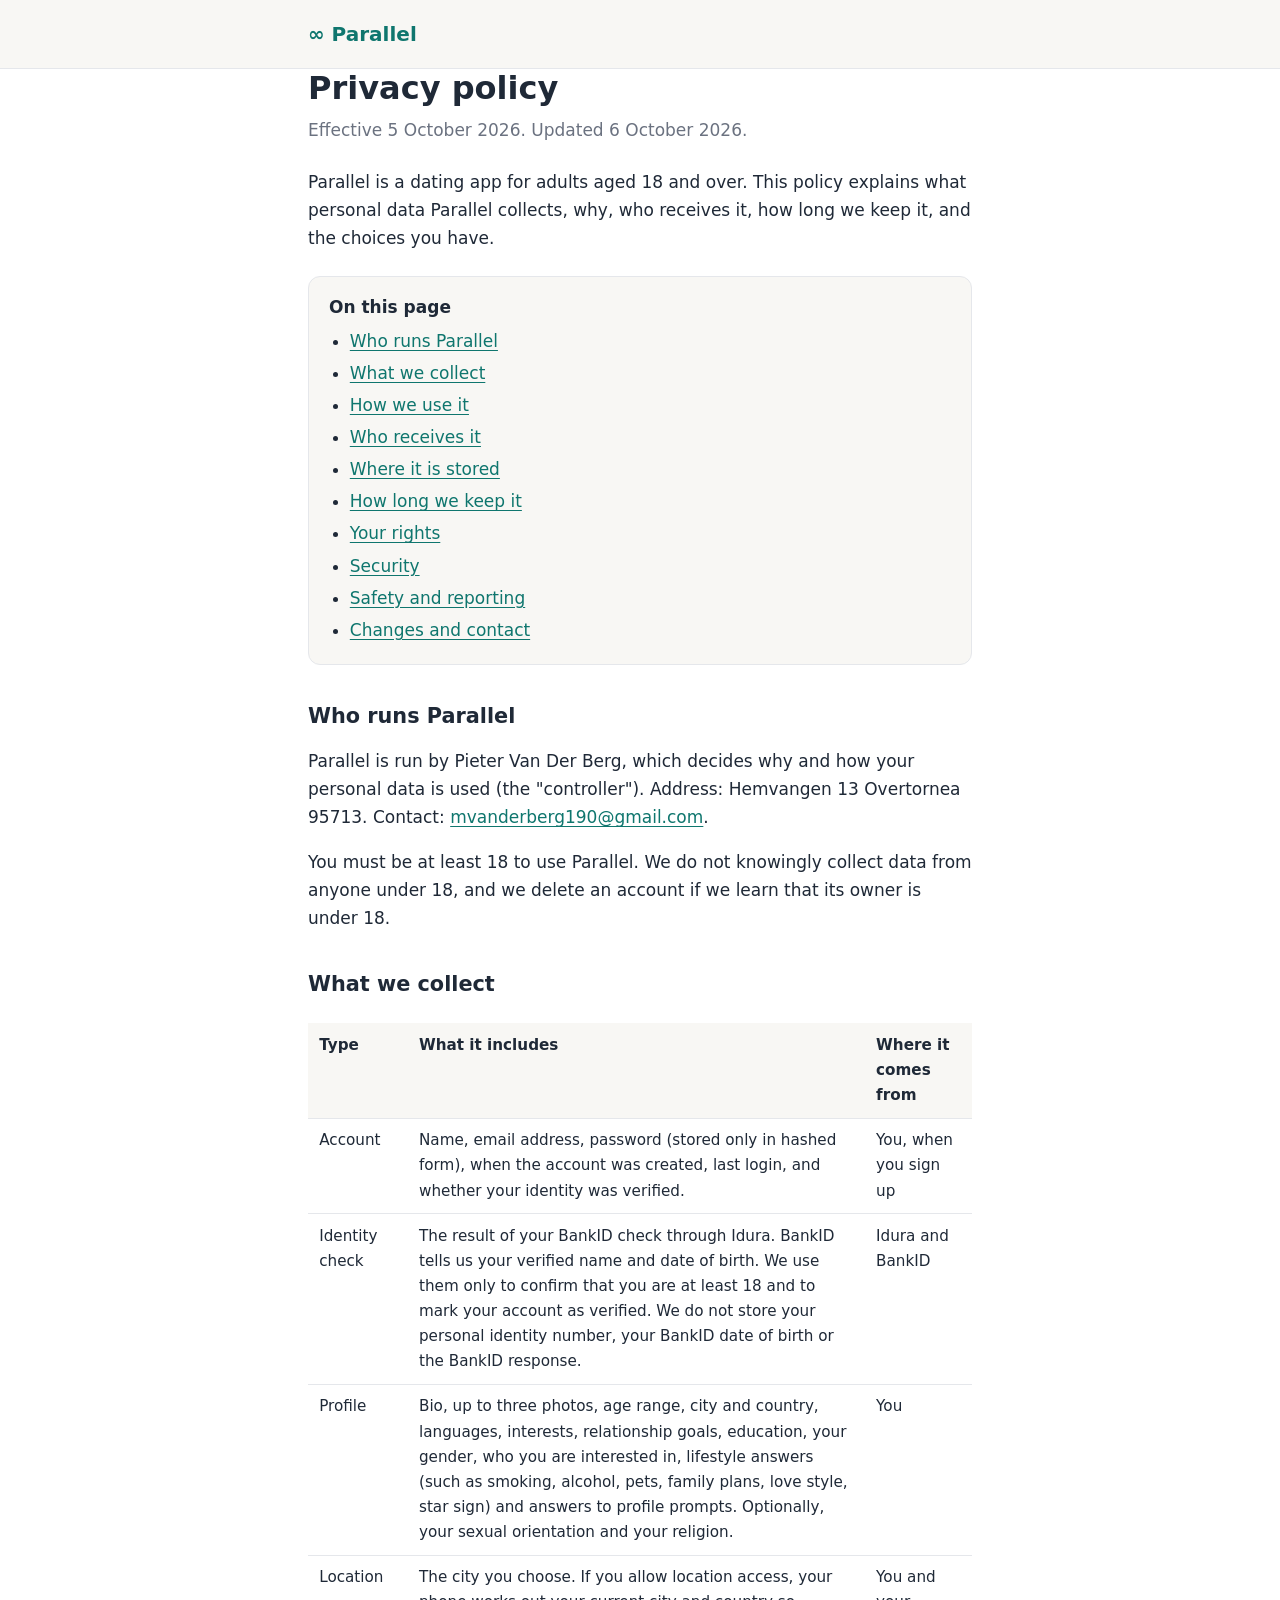
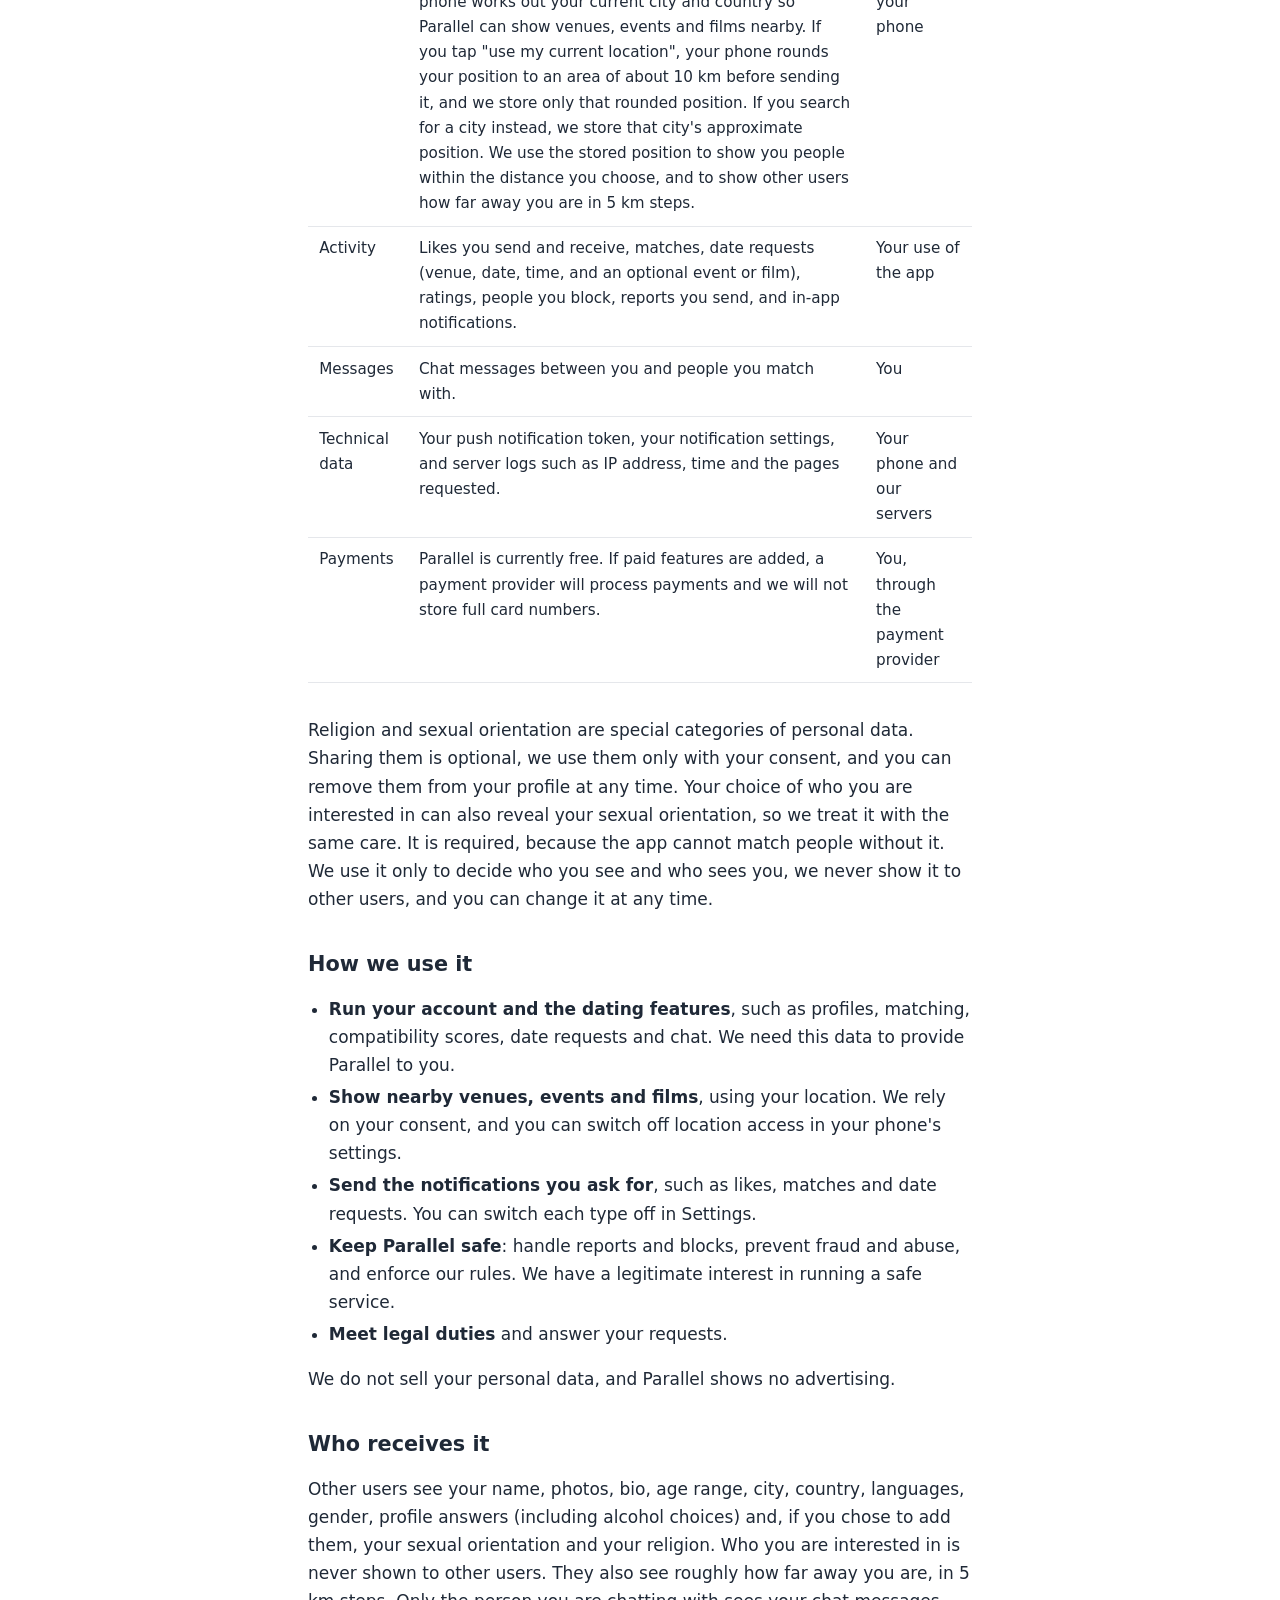
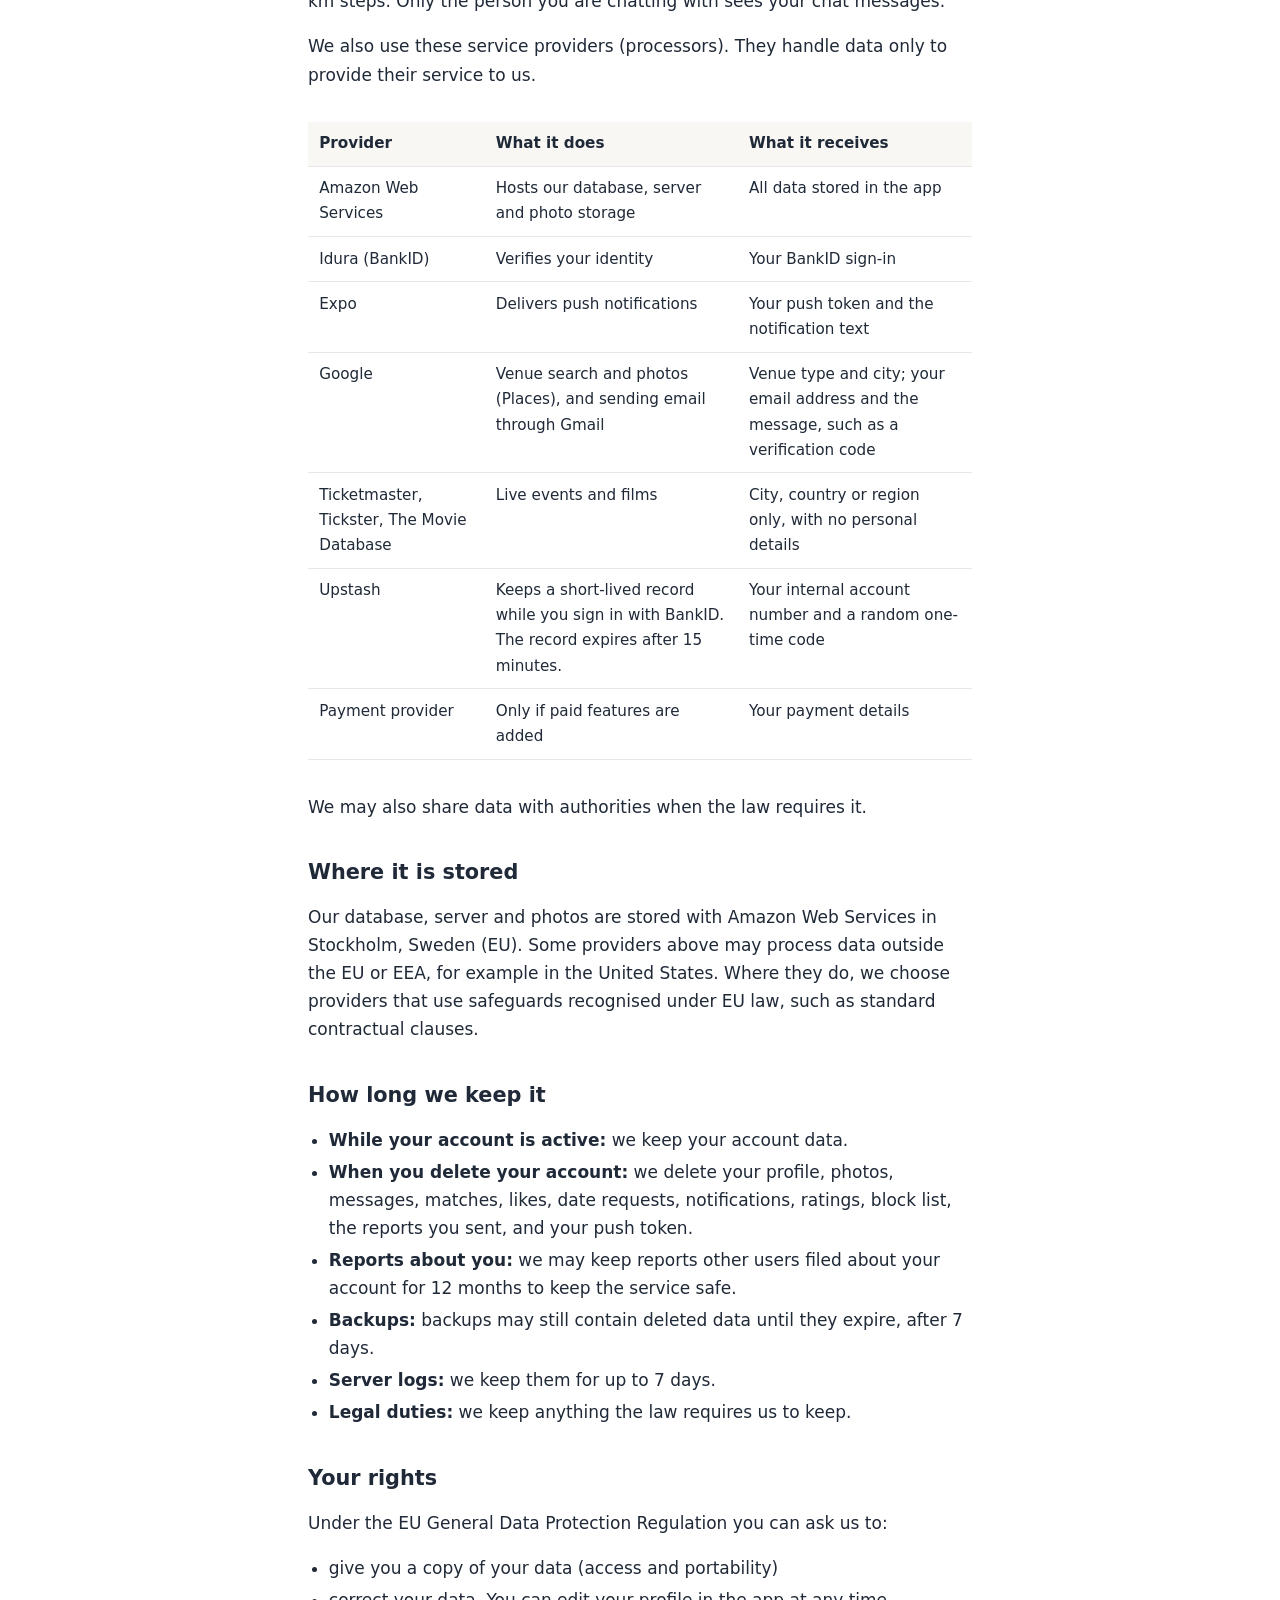
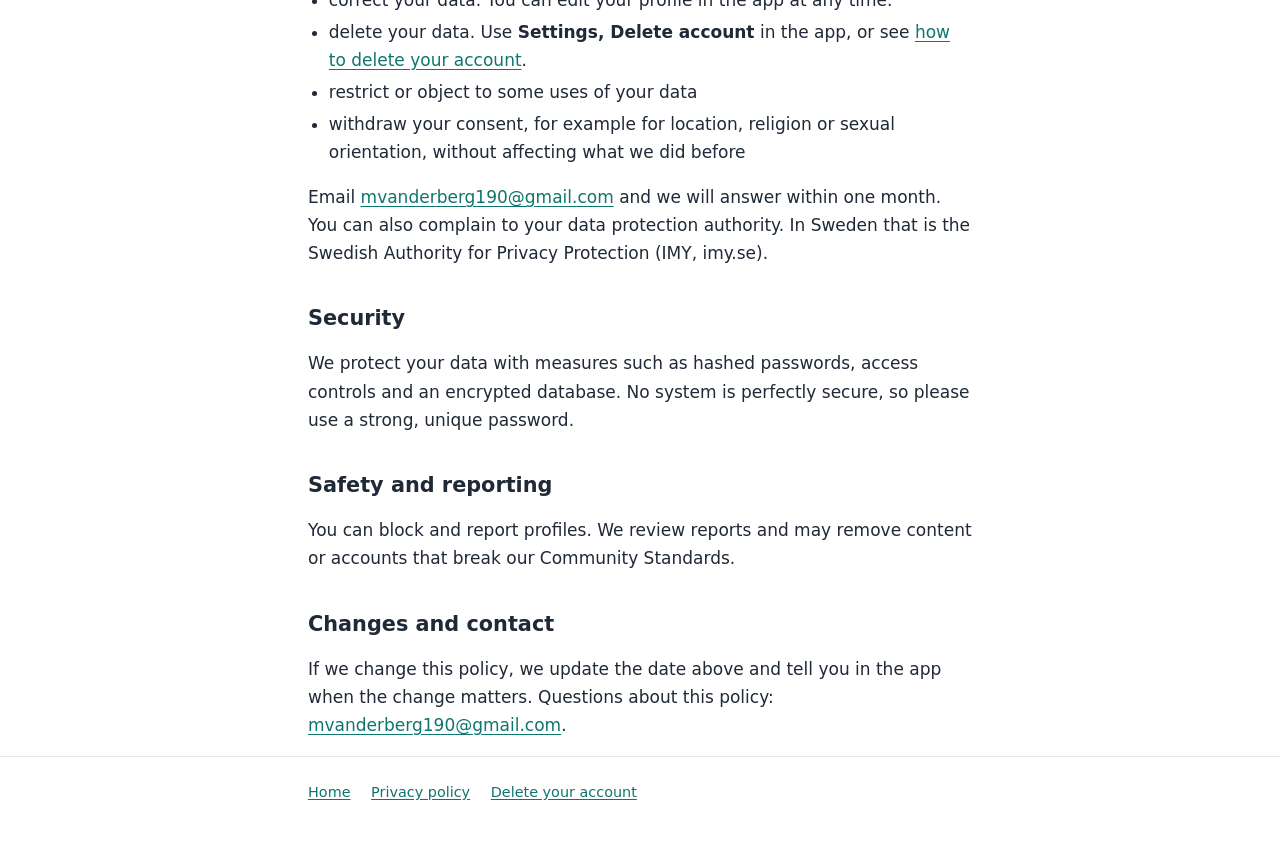
==== commit be839796: "Privacy policy: add the update date" ====
--- a/privacy.html
+++ b/privacy.html
@@ -15,7 +15,7 @@
   <main class="wrap">
 
     <h1>Privacy policy</h1>
-    <p class="meta">Effective 5 October 2026</p>
+    <p class="meta">Effective 5 October 2026. Updated 6 October 2026.</p>
 
     <p>Parallel is a dating app for adults aged 18 and over. This policy explains what personal data Parallel collects, why, who receives it, how long we keep it, and the choices you have.</p>
 
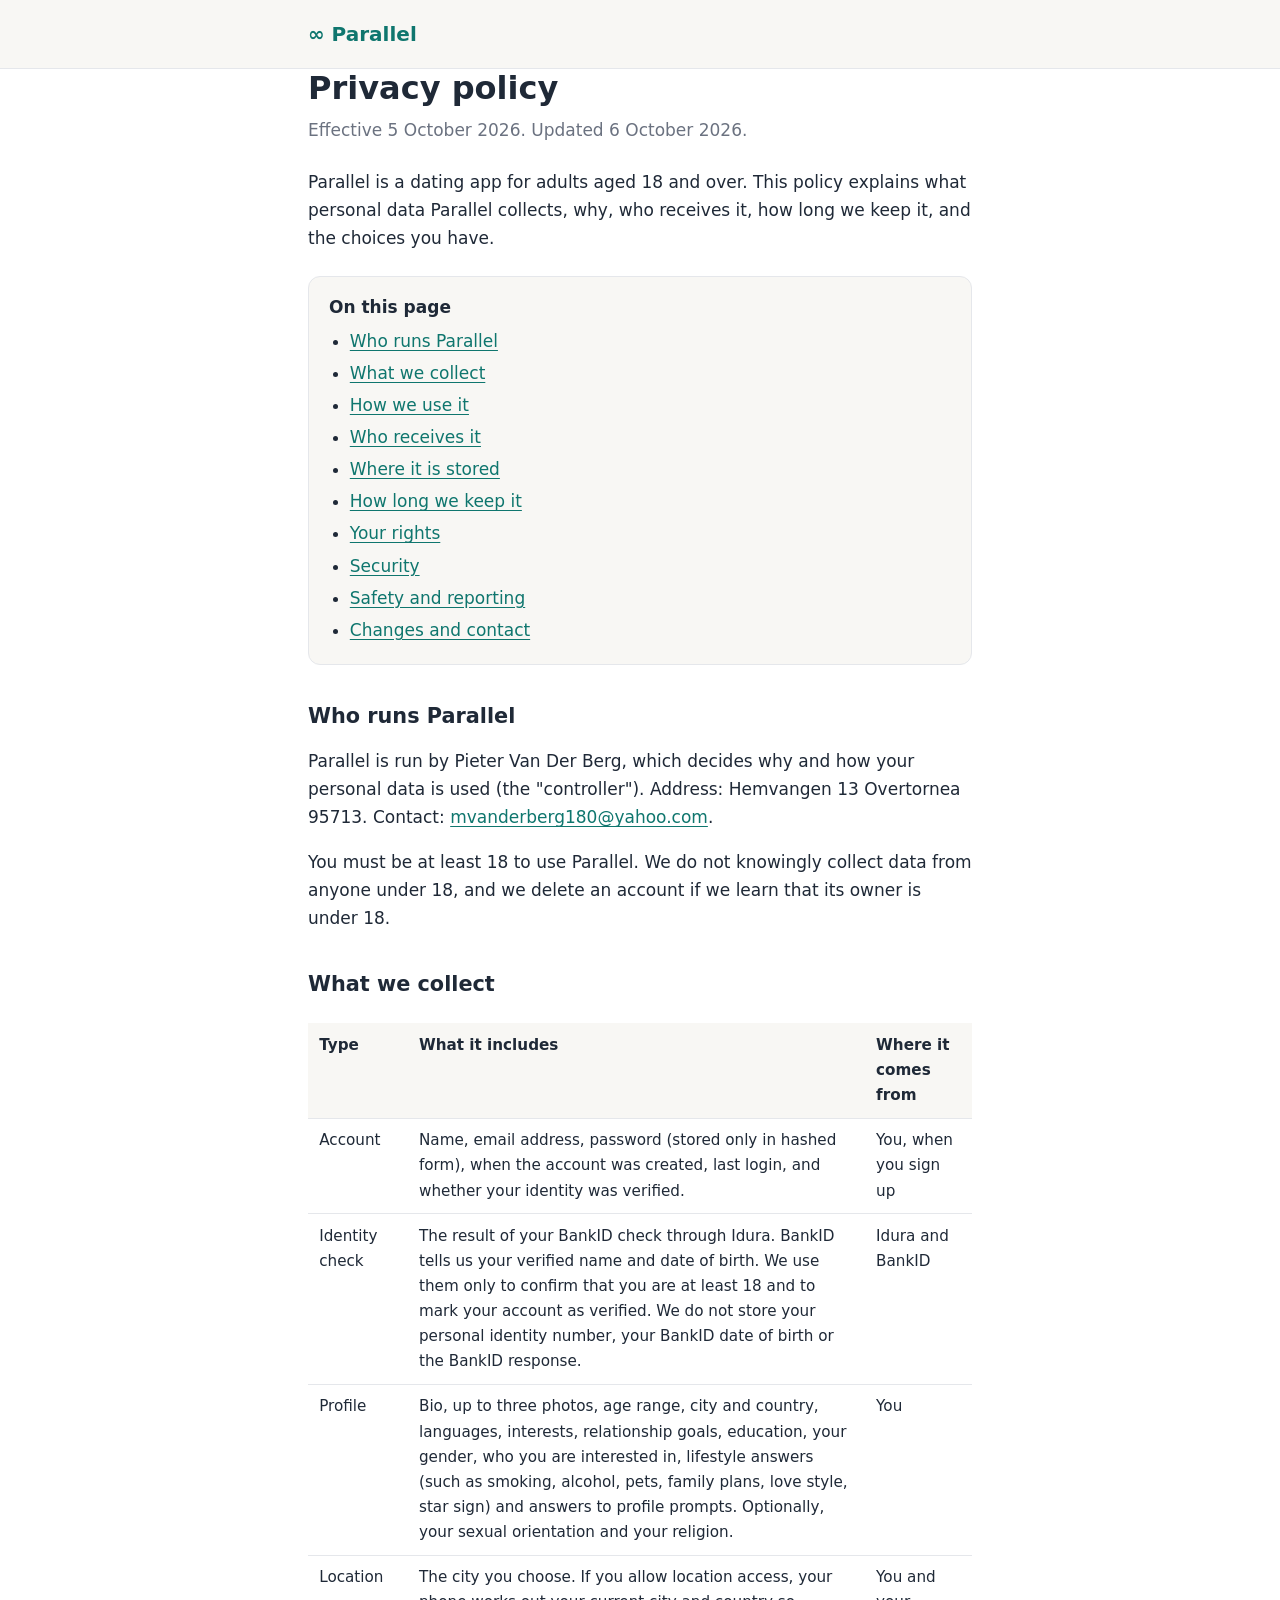
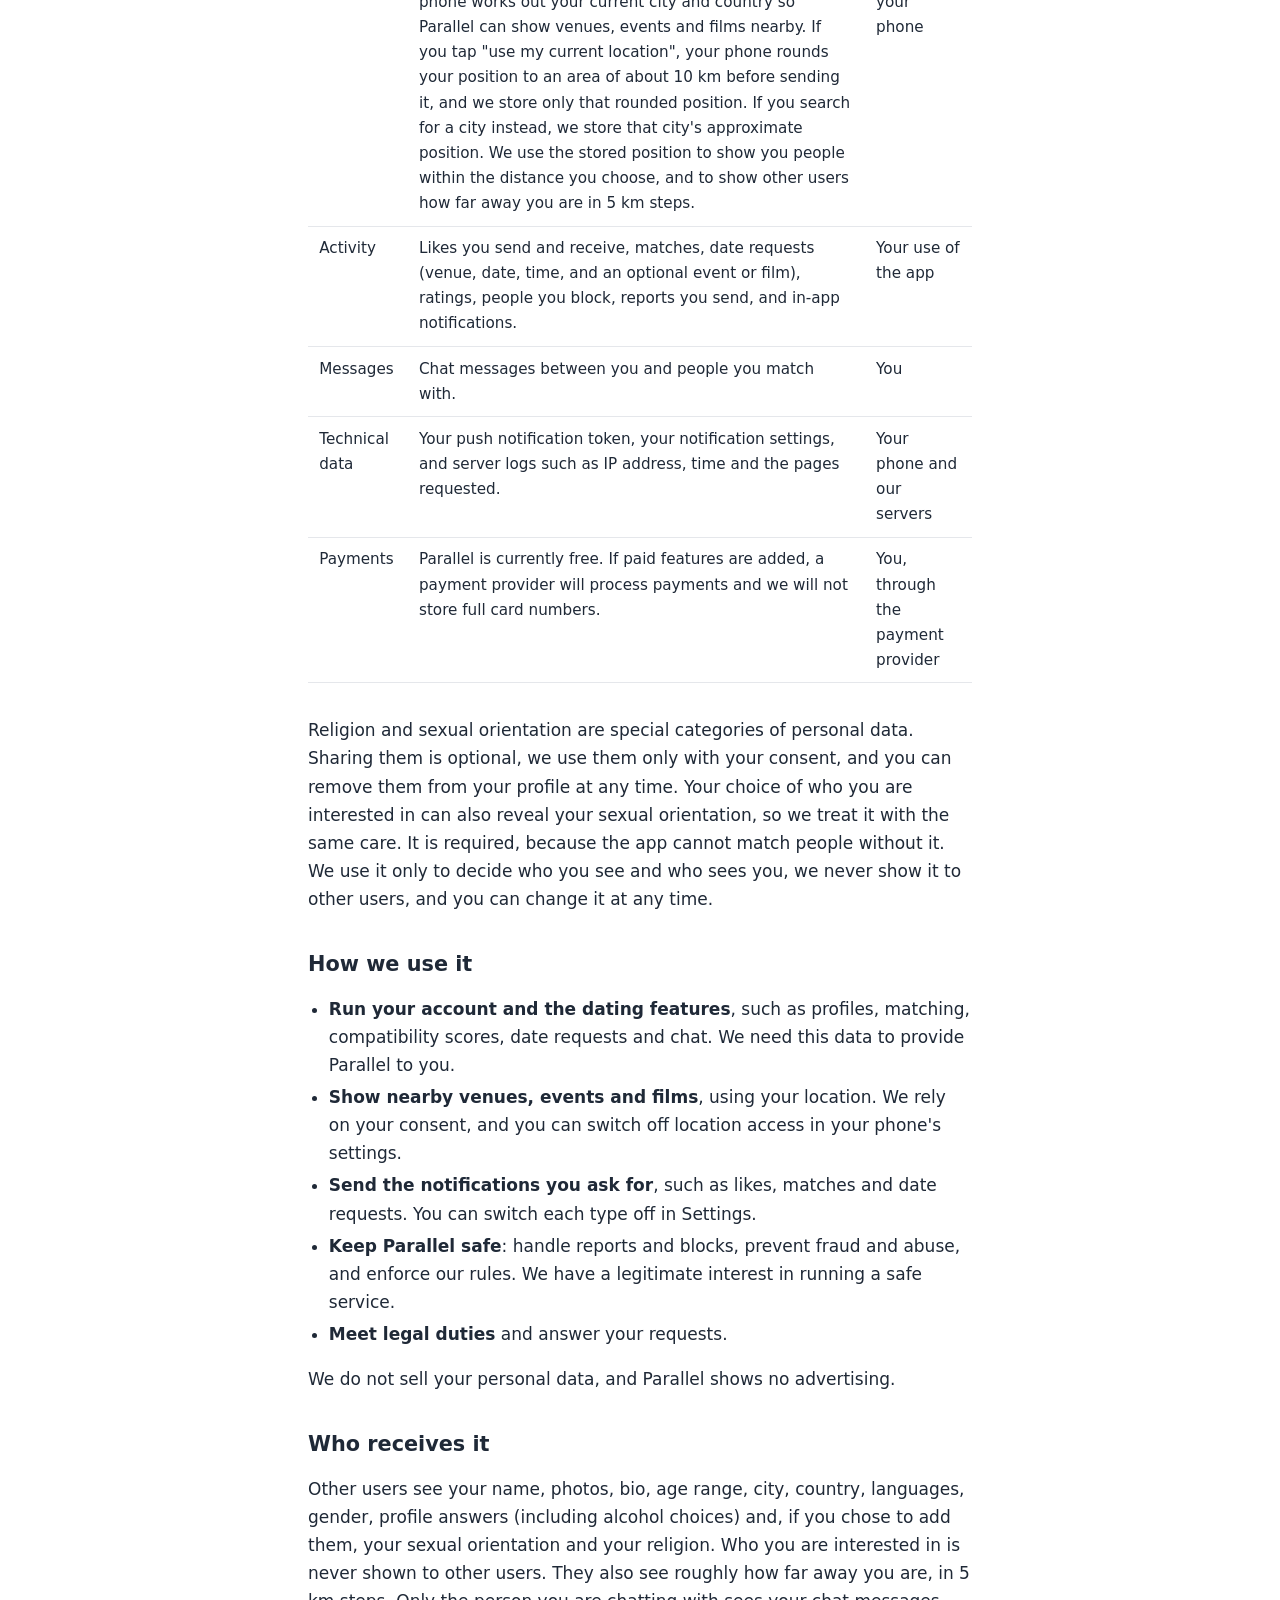
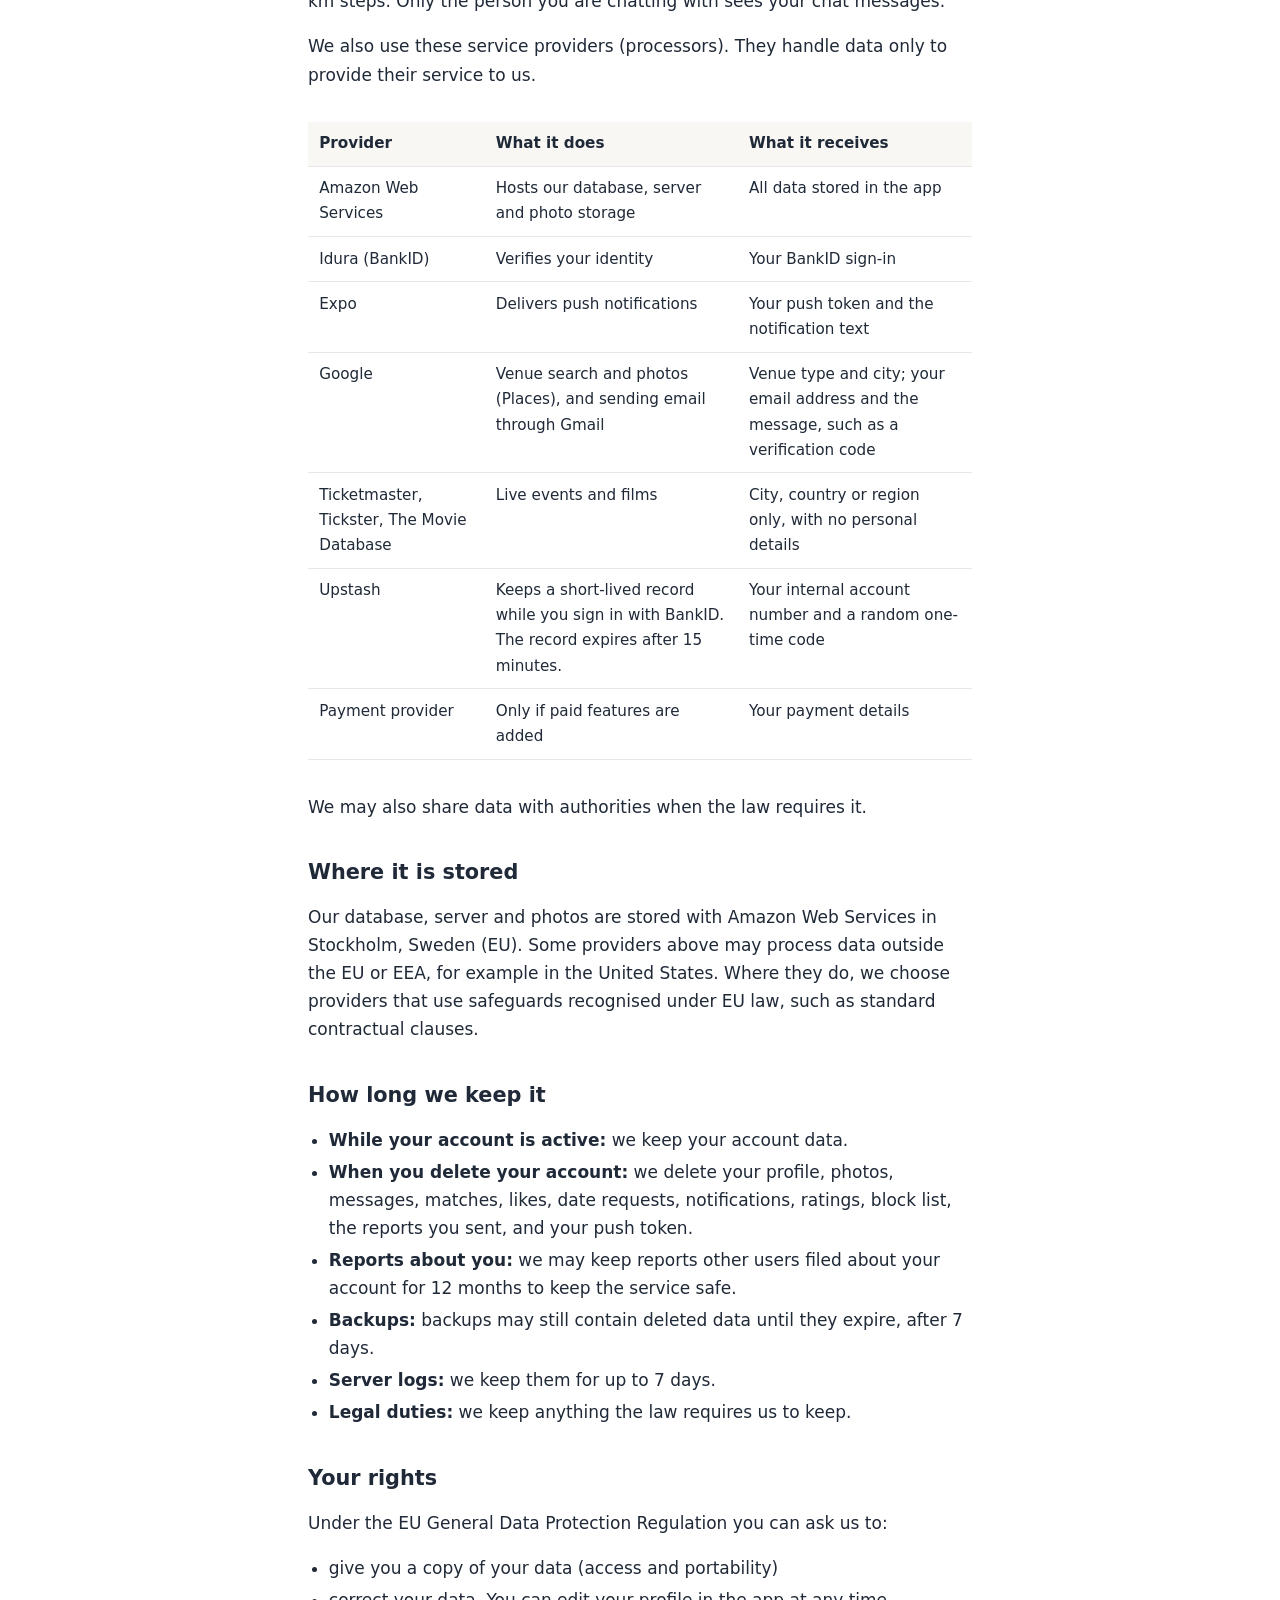
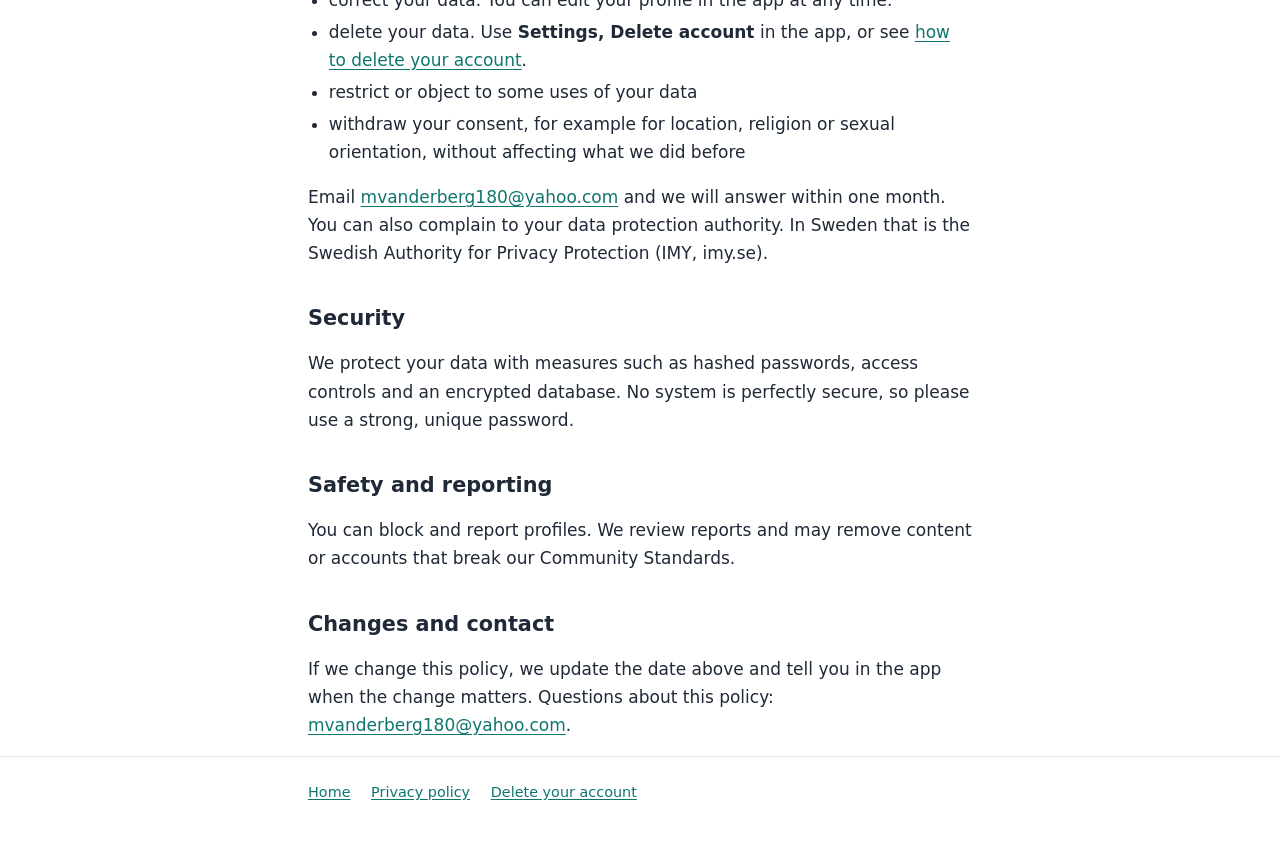
==== commit a040fe0a: "Use support email mvanderberg180@yahoo.com on privacy and delete-account pages" ====
--- a/privacy.html
+++ b/privacy.html
@@ -36,7 +36,7 @@
     </nav>
 
     <h2 id="who">Who runs Parallel</h2>
-    <p>Parallel is run by Pieter Van Der Berg, which decides why and how your personal data is used (the "controller"). Address: Hemvangen 13 Overtornea 95713. Contact: <a href="mailto:mvanderberg190@gmail.com">mvanderberg190@gmail.com</a>.</p>
+    <p>Parallel is run by Pieter Van Der Berg, which decides why and how your personal data is used (the "controller"). Address: Hemvangen 13 Overtornea 95713. Contact: <a href="mailto:mvanderberg180@yahoo.com">mvanderberg180@yahoo.com</a>.</p>
     <p>You must be at least 18 to use Parallel. We do not knowingly collect data from anyone under 18, and we delete an account if we learn that its owner is under 18.</p>
 
     <h2 id="collect">What we collect</h2>
@@ -114,7 +114,7 @@
       <li>restrict or object to some uses of your data</li>
       <li>withdraw your consent, for example for location, religion or sexual orientation, without affecting what we did before</li>
     </ul>
-    <p>Email <a href="mailto:mvanderberg190@gmail.com">mvanderberg190@gmail.com</a> and we will answer within one month. You can also complain to your data protection authority. In Sweden that is the Swedish Authority for Privacy Protection (IMY, imy.se).</p>
+    <p>Email <a href="mailto:mvanderberg180@yahoo.com">mvanderberg180@yahoo.com</a> and we will answer within one month. You can also complain to your data protection authority. In Sweden that is the Swedish Authority for Privacy Protection (IMY, imy.se).</p>
 
     <h2 id="security">Security</h2>
     <p>We protect your data with measures such as hashed passwords, access controls and an encrypted database. No system is perfectly secure, so please use a strong, unique password.</p>
@@ -123,7 +123,7 @@
     <p>You can block and report profiles. We review reports and may remove content or accounts that break our Community Standards.</p>
 
     <h2 id="changes">Changes and contact</h2>
-    <p>If we change this policy, we update the date above and tell you in the app when the change matters. Questions about this policy: <a href="mailto:mvanderberg190@gmail.com">mvanderberg190@gmail.com</a>.</p>
+    <p>If we change this policy, we update the date above and tell you in the app when the change matters. Questions about this policy: <a href="mailto:mvanderberg180@yahoo.com">mvanderberg180@yahoo.com</a>.</p>
   </main>
 
   <footer>
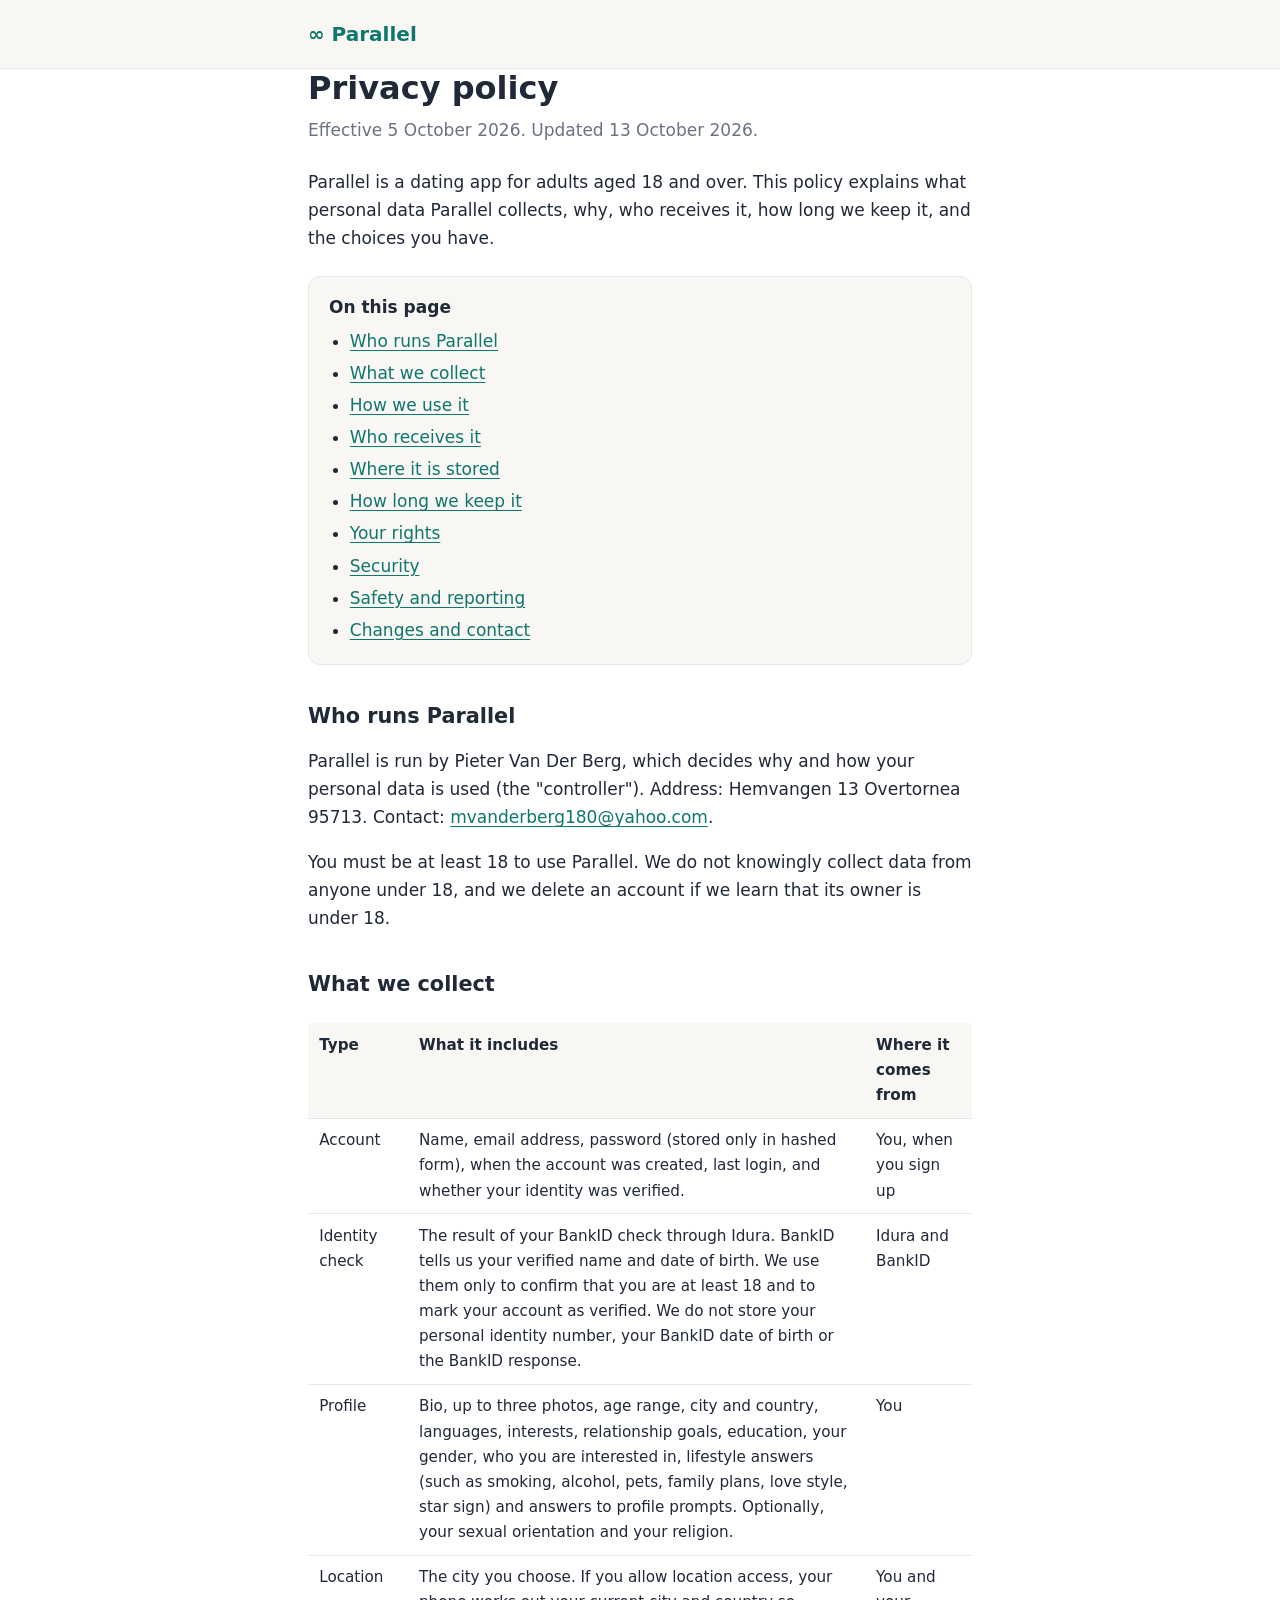
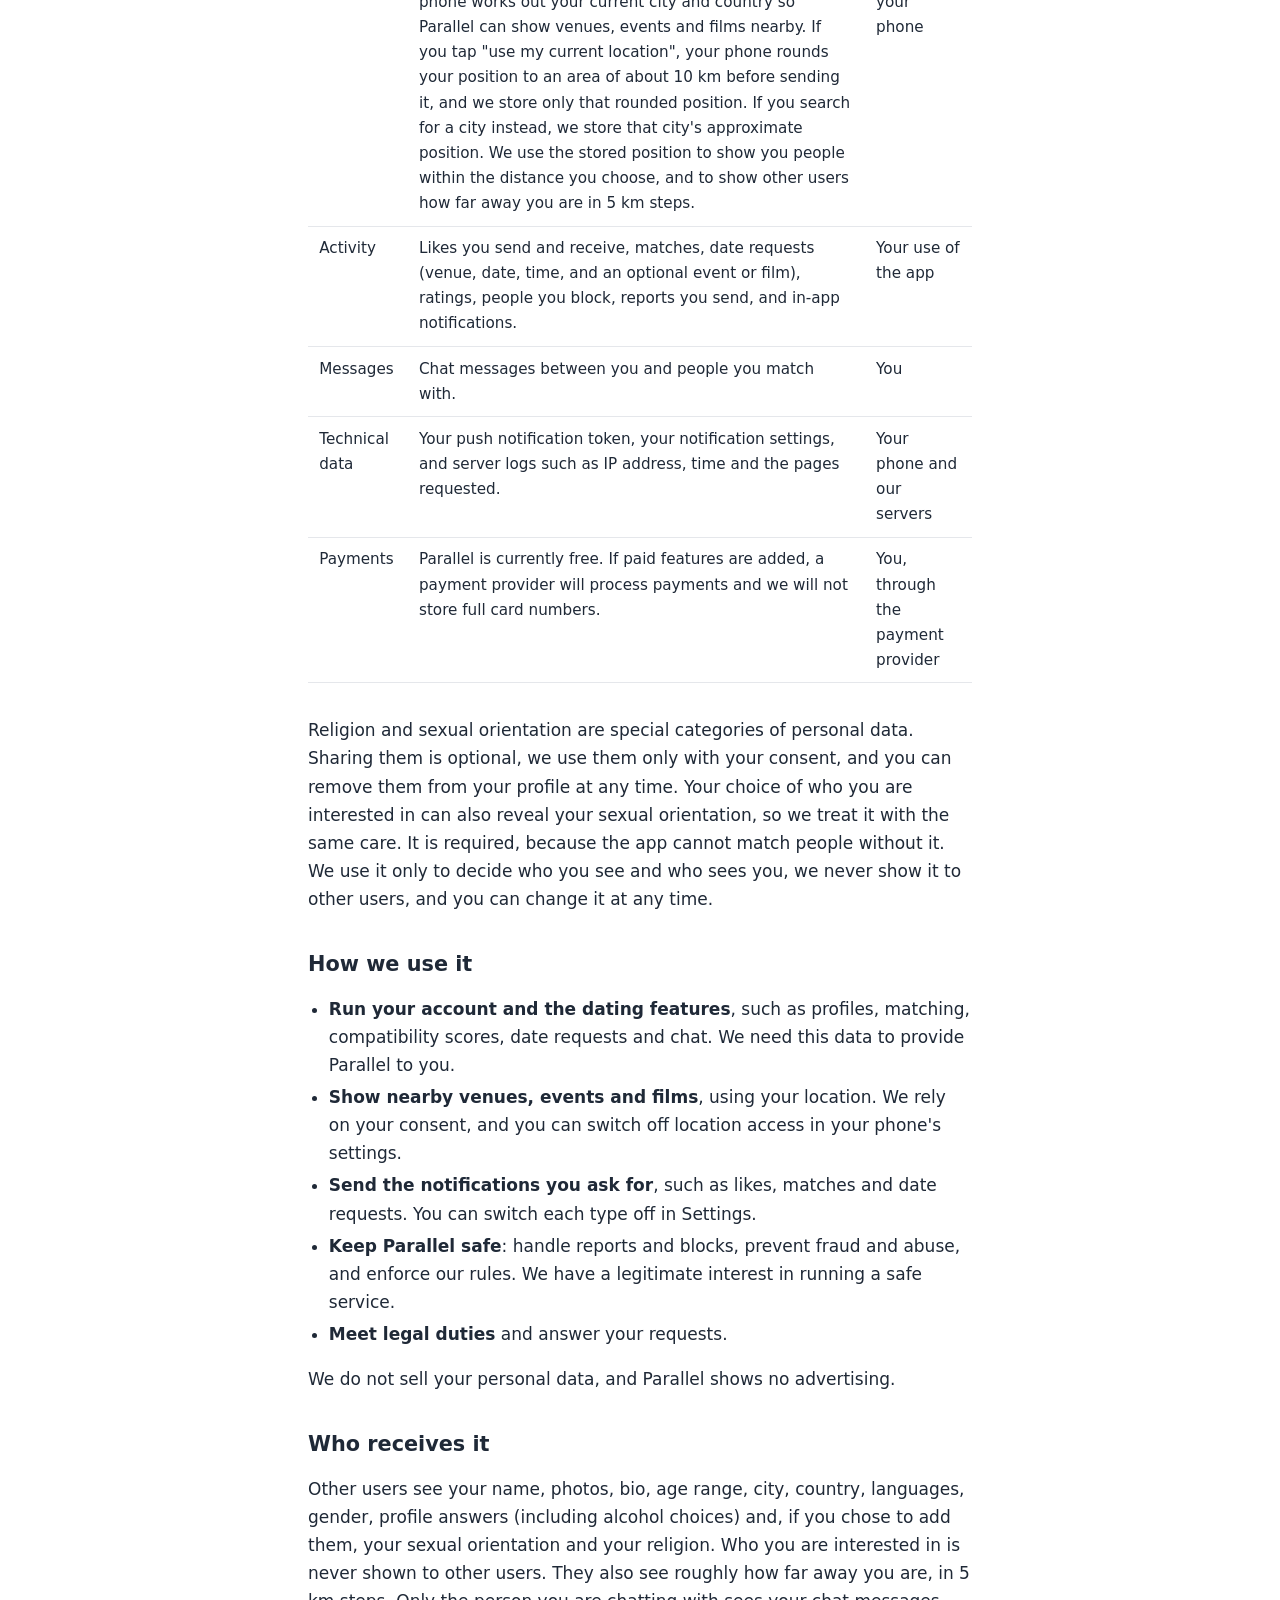
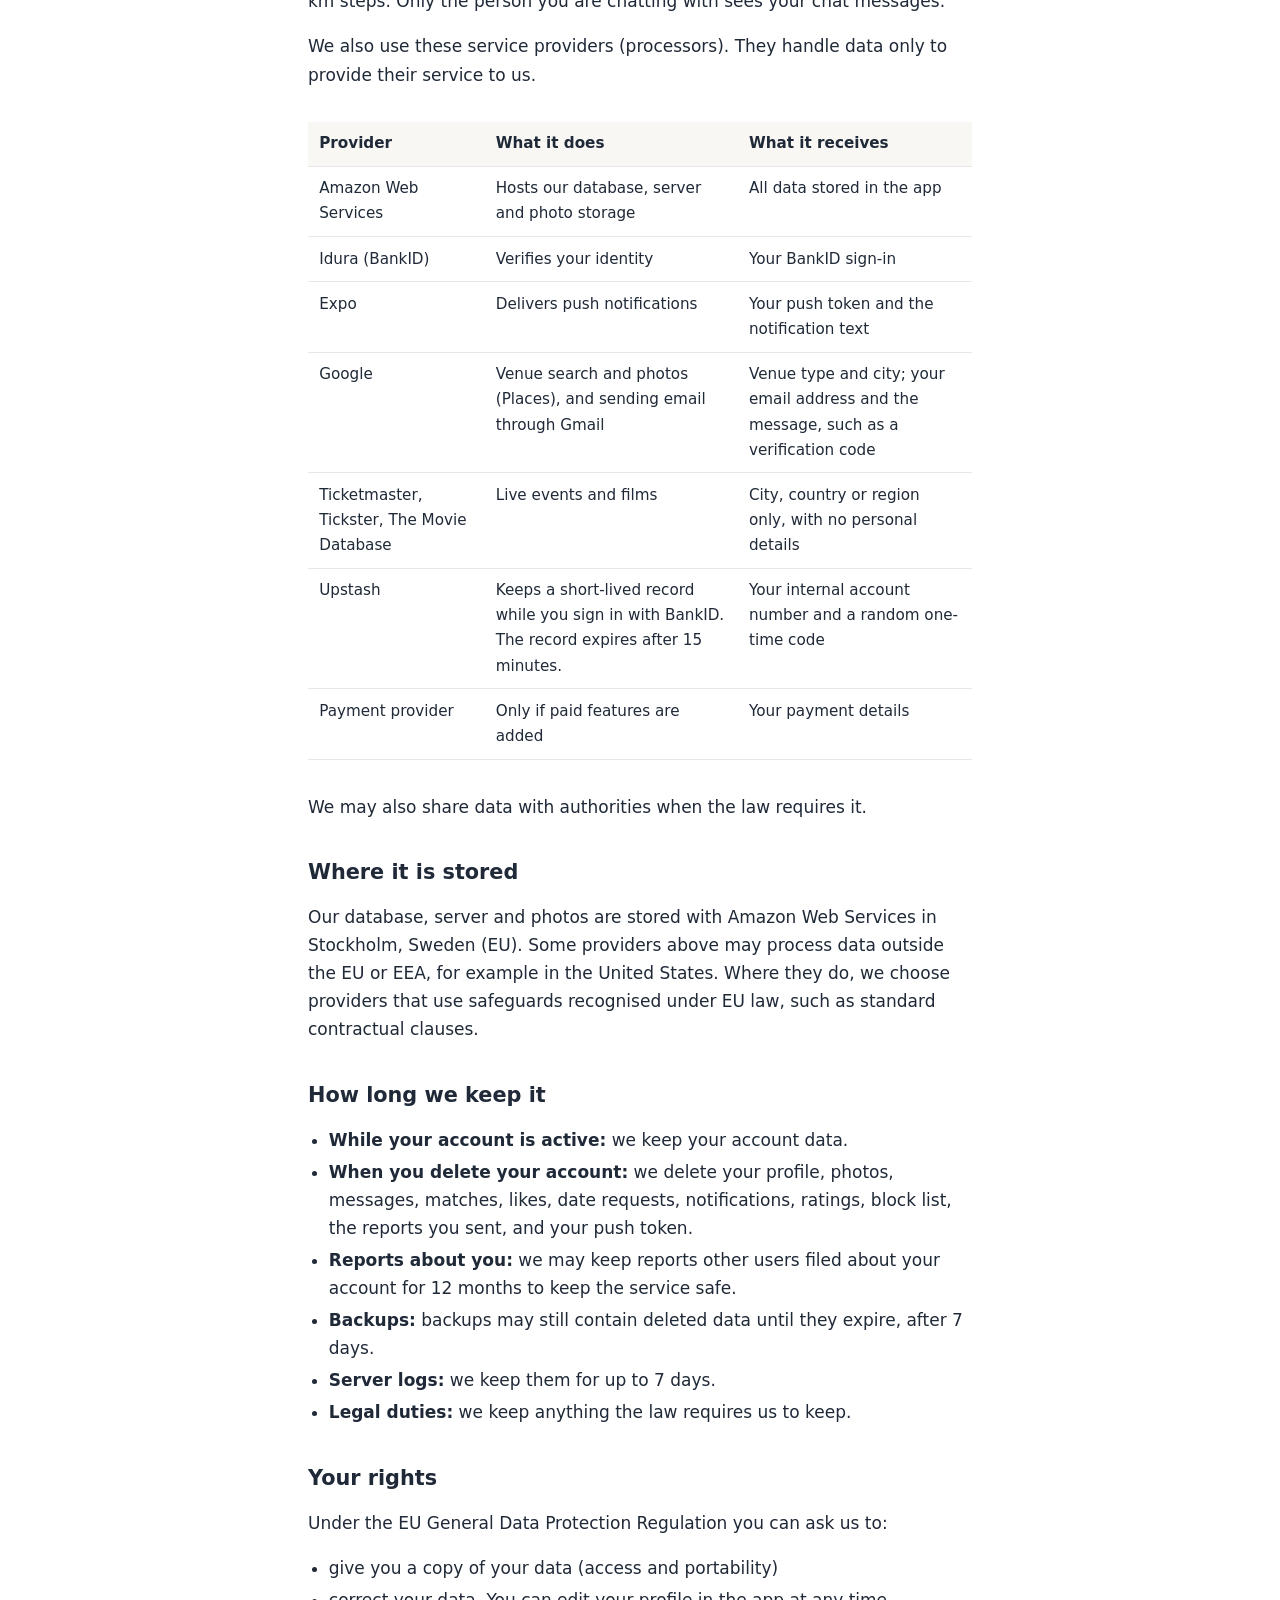
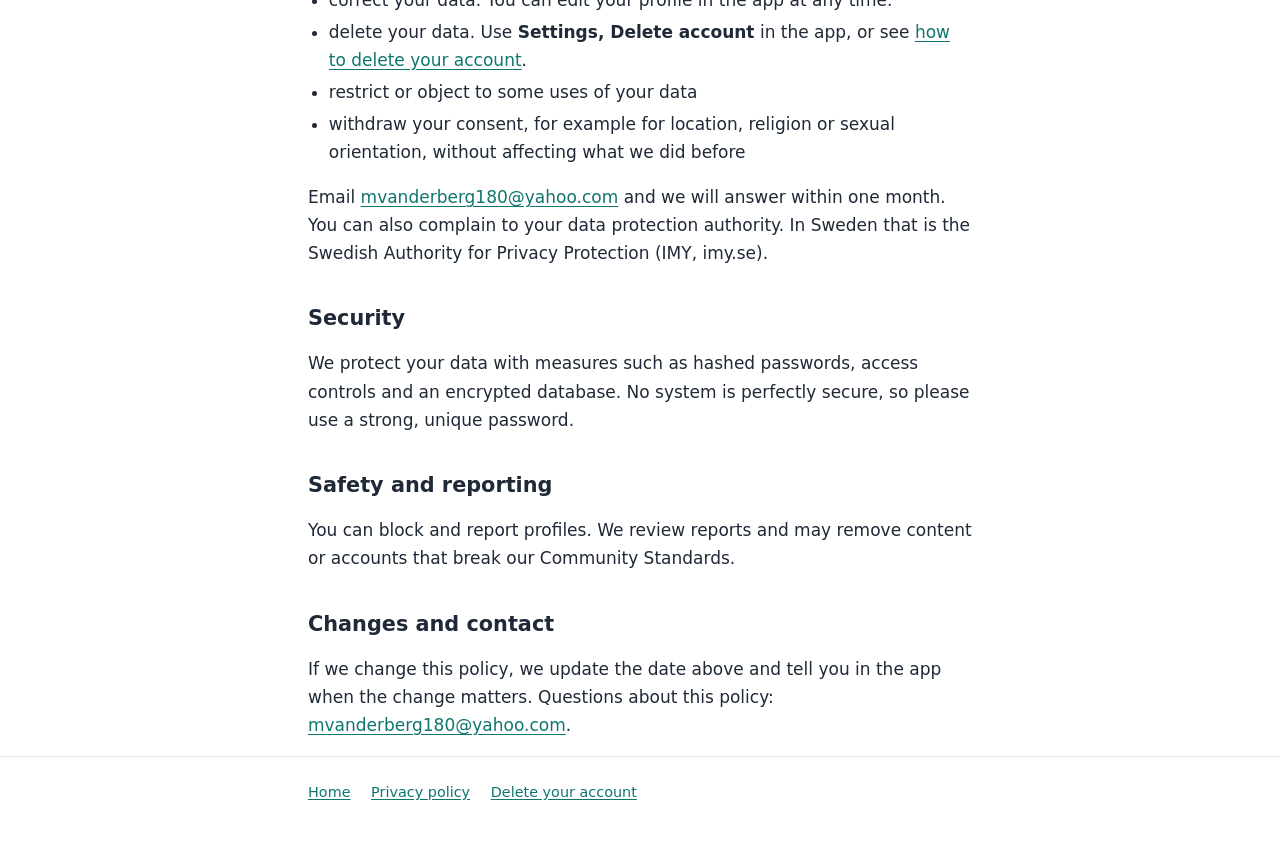
==== commit 93dd7f02: "Update privacy policy date after contact email change" ====
--- a/privacy.html
+++ b/privacy.html
@@ -15,7 +15,7 @@
   <main class="wrap">
 
     <h1>Privacy policy</h1>
-    <p class="meta">Effective 5 October 2026. Updated 6 October 2026.</p>
+    <p class="meta">Effective 5 October 2026. Updated 13 October 2026.</p>
 
     <p>Parallel is a dating app for adults aged 18 and over. This policy explains what personal data Parallel collects, why, who receives it, how long we keep it, and the choices you have.</p>
 
